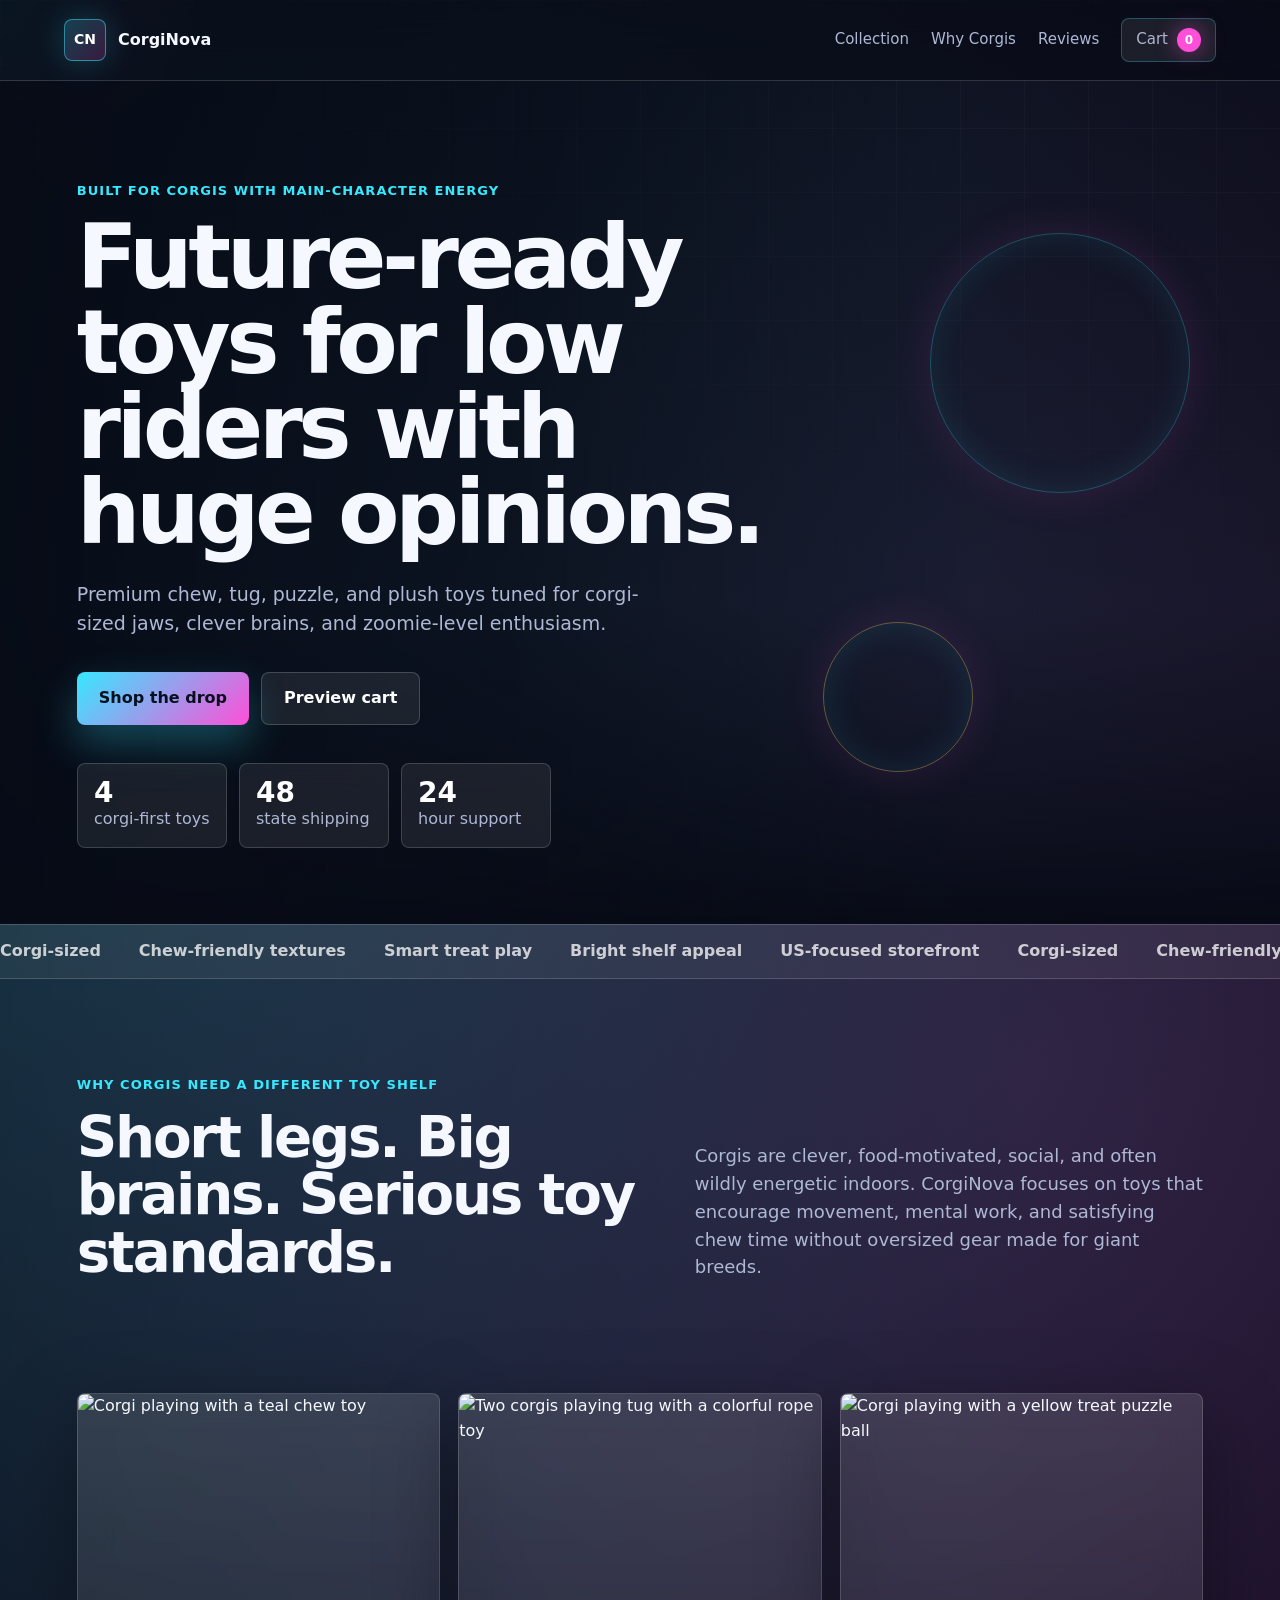
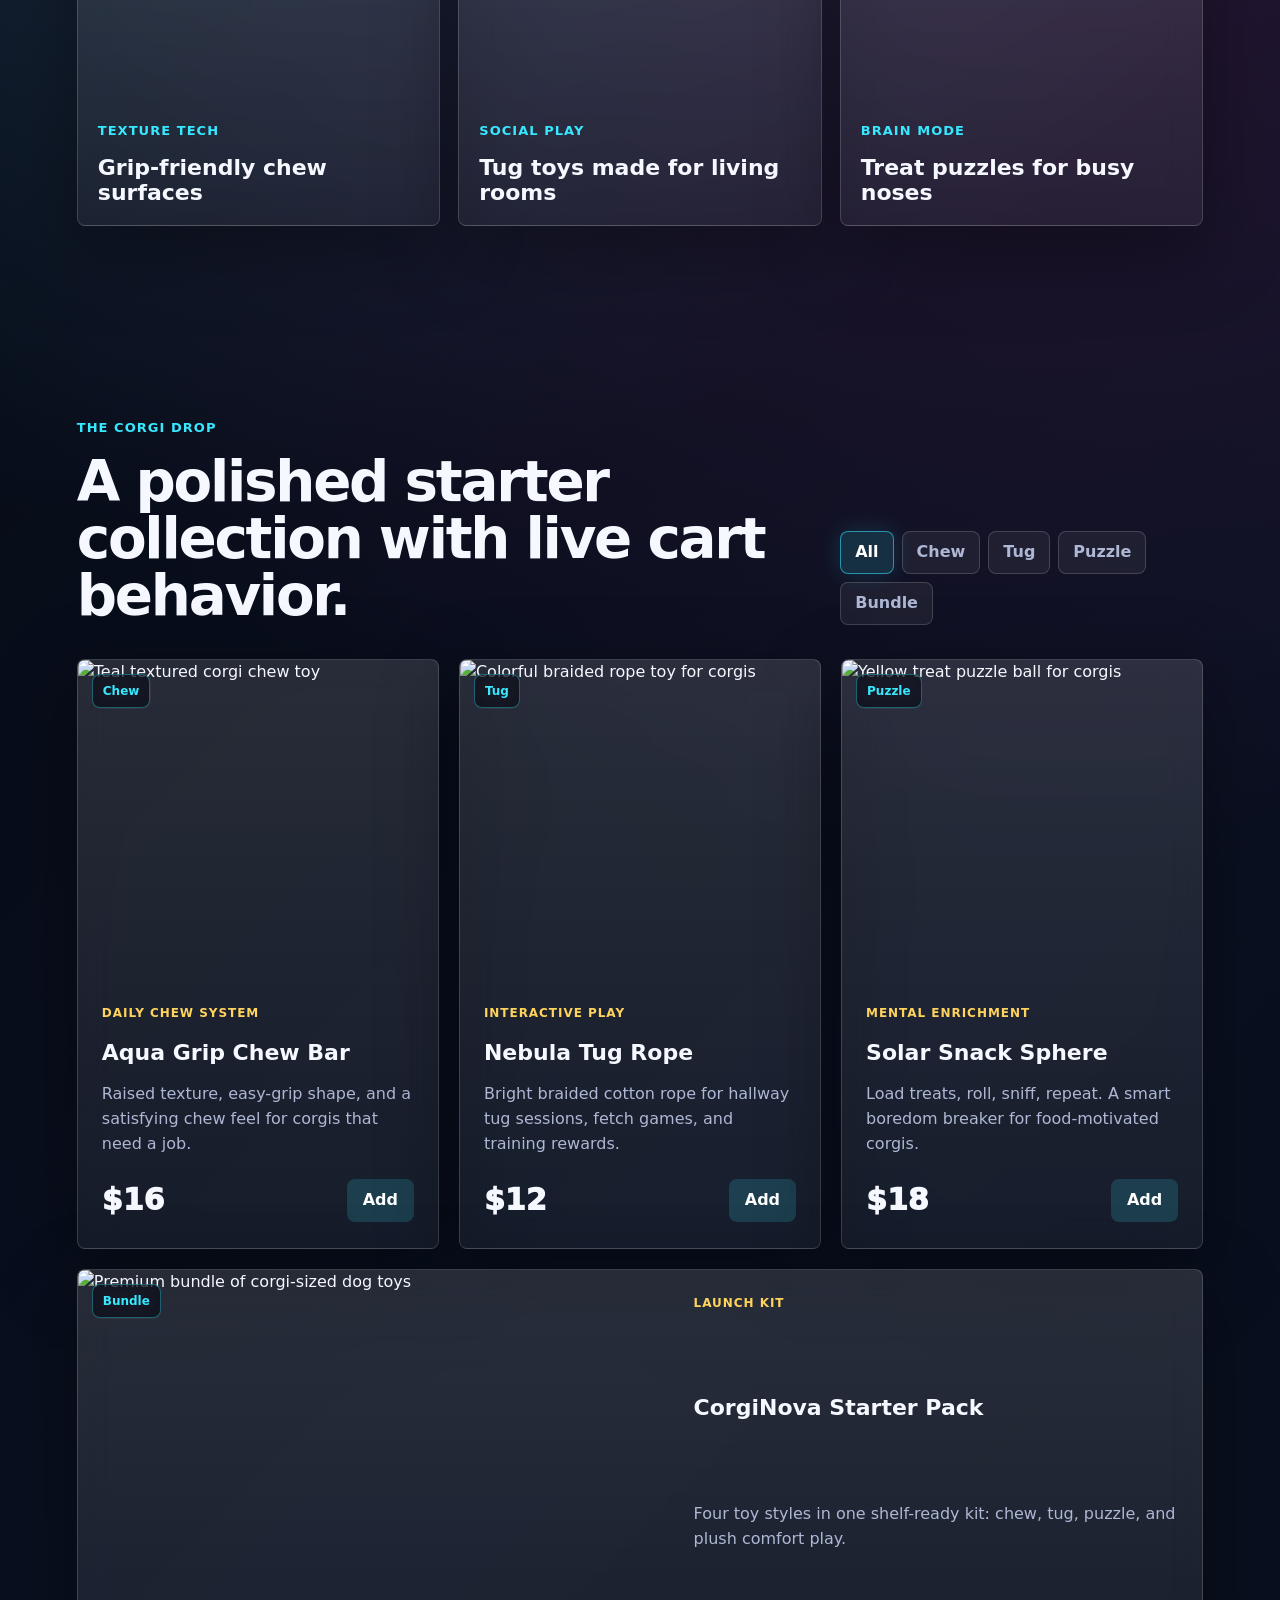
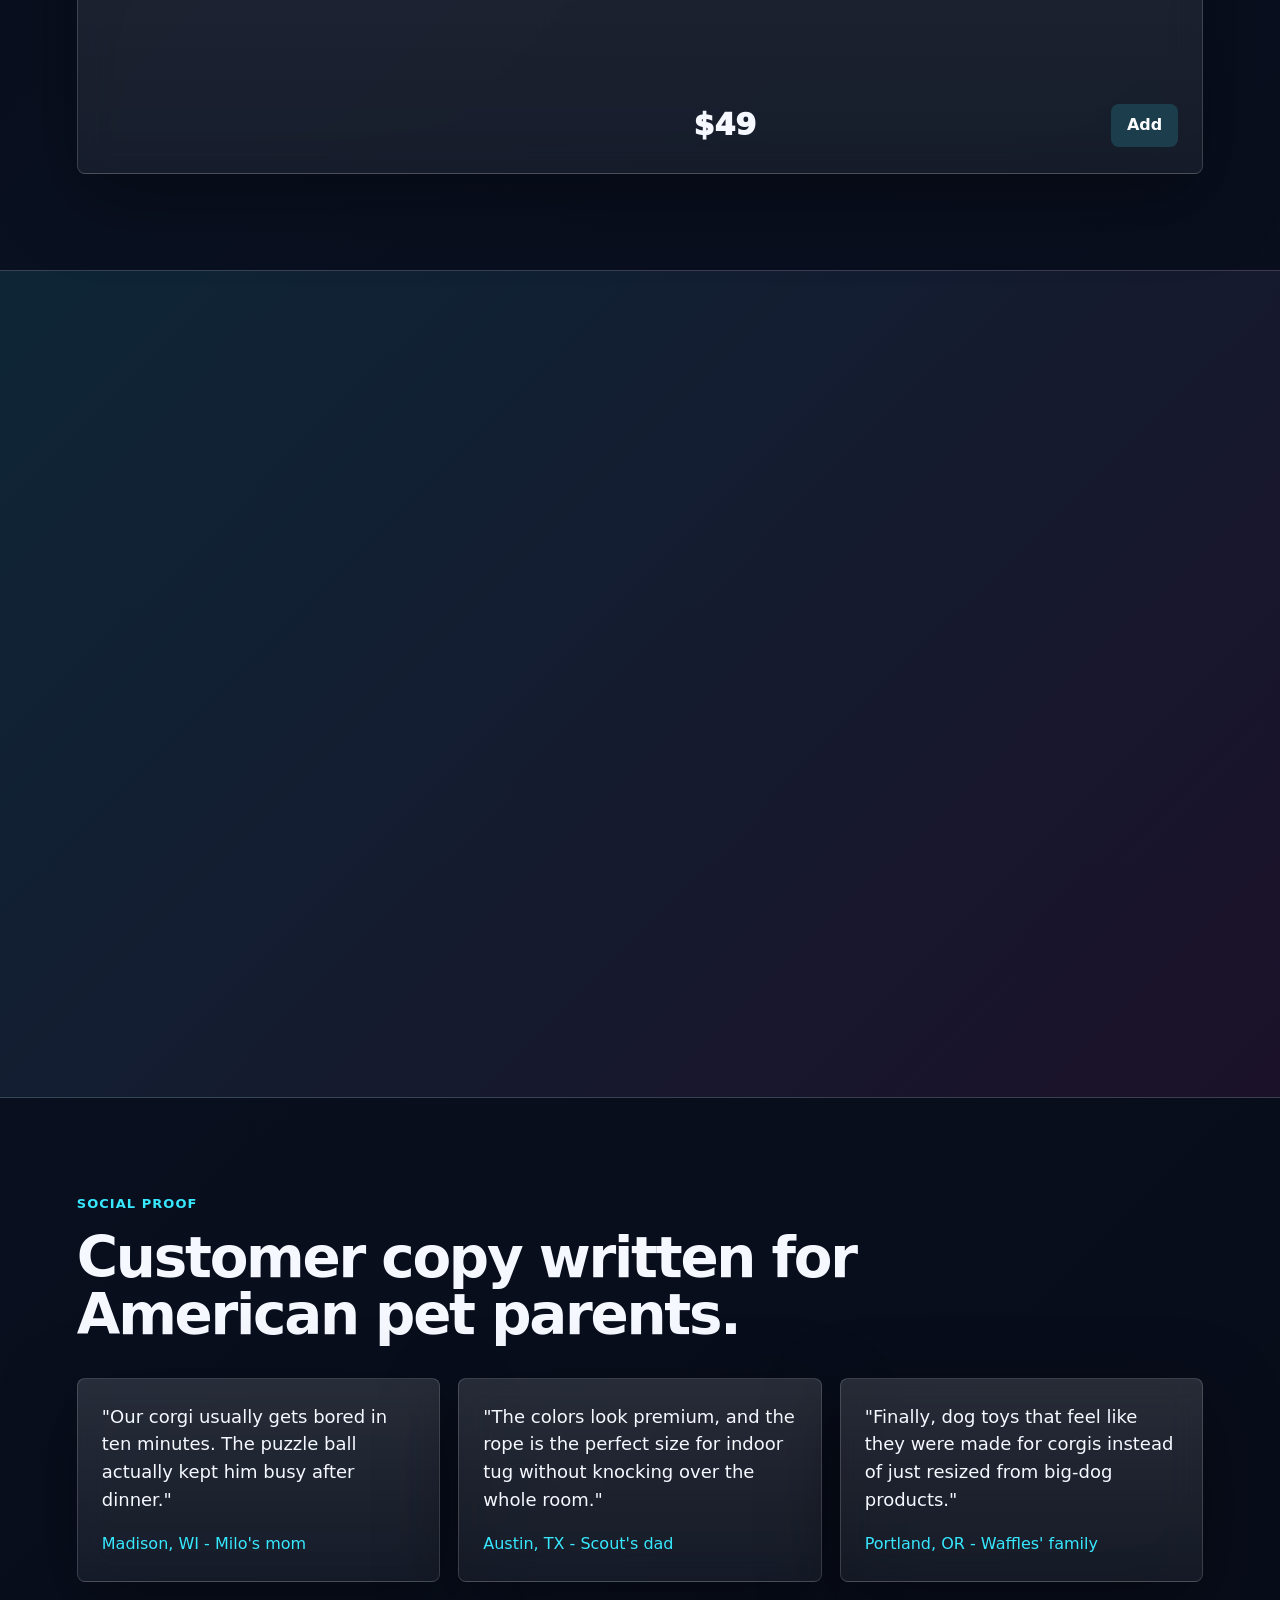
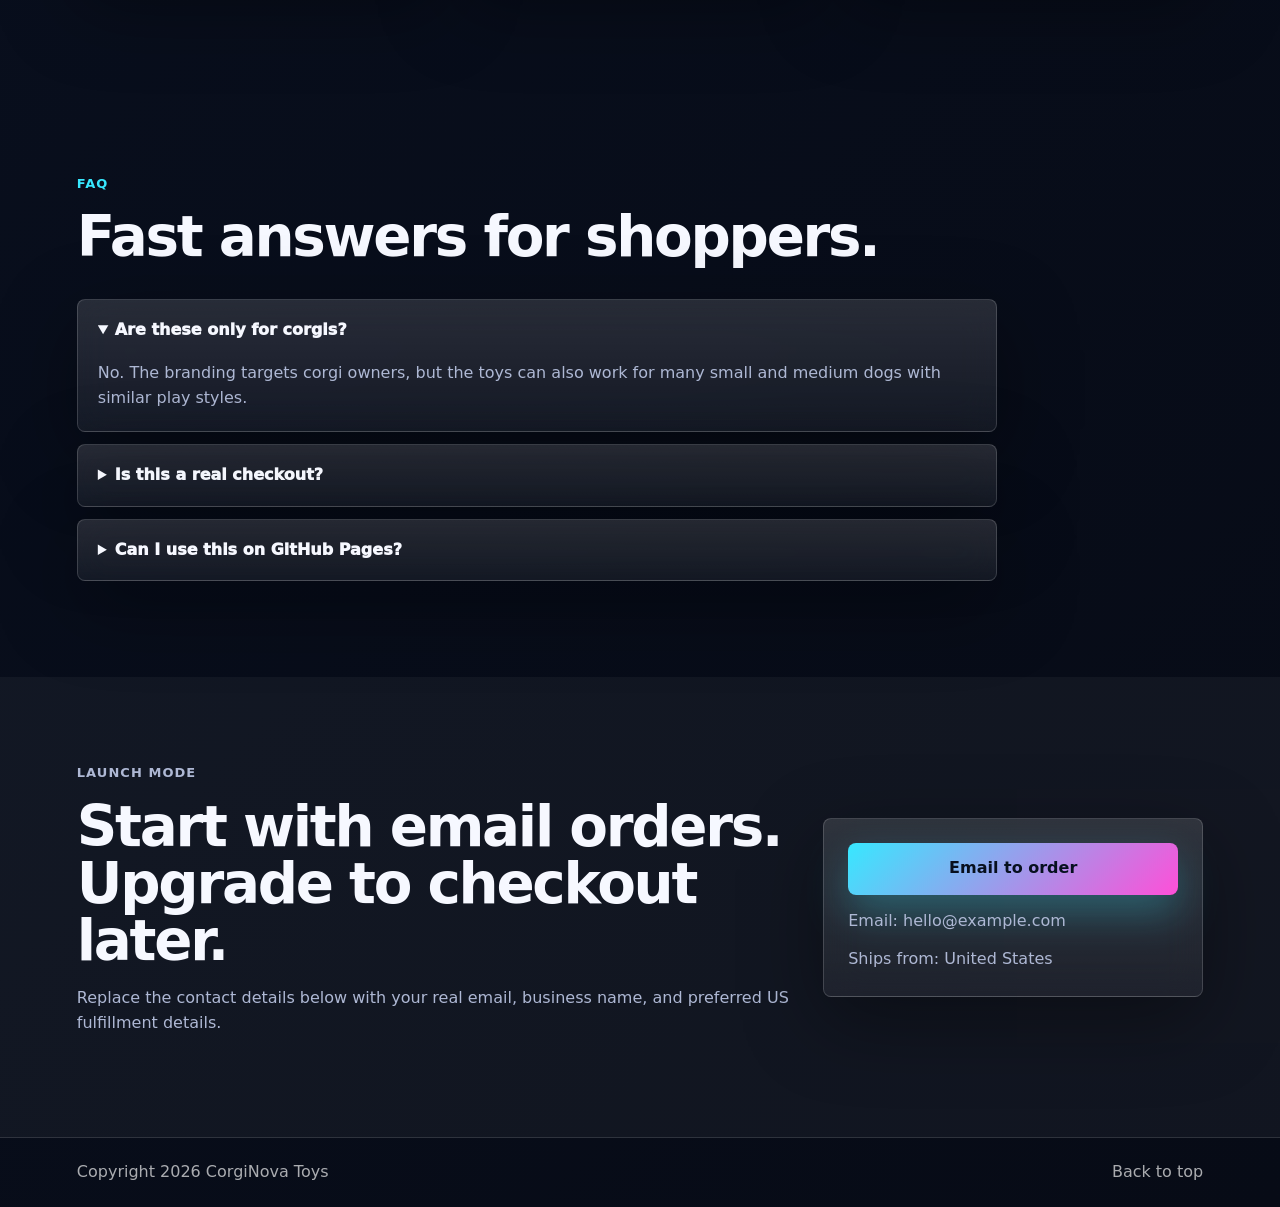
==== index.html @ dd1d506e "Add CorgiNova landing page files" ====
<!doctype html>
<html lang="en">
  <head>
    <meta charset="utf-8">
    <meta name="viewport" content="width=device-width, initial-scale=1">
    <title>CorgiNova Toys | Premium Corgi Dog Toys</title>
    <meta name="description" content="CorgiNova Toys creates premium toys designed for corgis: smart puzzle play, durable chew textures, and bright tug toys for big personality dogs.">
    <link rel="stylesheet" href="styles.css">
  </head>
  <body>
    <div class="cursor-glow" aria-hidden="true"></div>
    <div class="site-grid" aria-hidden="true"></div>

    <header class="site-header">
      <a class="brand" href="#top" aria-label="CorgiNova home">
        <span class="brand-mark">CN</span>
        <span>CorgiNova</span>
      </a>
      <nav class="nav" aria-label="Primary navigation">
        <a href="#collection">Collection</a>
        <a href="#why">Why Corgis</a>
        <a href="#reviews">Reviews</a>
        <button class="cart-trigger" type="button" data-cart-open aria-label="Open cart">
          Cart <span data-cart-count>0</span>
        </button>
      </nav>
    </header>

    <main id="top">
      <section class="hero">
        <div class="hero-media" aria-hidden="true">
          <img src="assets/corgi-hero.png" alt="">
        </div>
        <div class="hero-orbit orbit-one" aria-hidden="true"></div>
        <div class="hero-orbit orbit-two" aria-hidden="true"></div>
        <div class="hero-content">
          <p class="eyebrow reveal">Built for corgis with main-character energy</p>
          <h1 class="reveal">Future-ready toys for low riders with huge opinions.</h1>
          <p class="hero-copy reveal">Premium chew, tug, puzzle, and plush toys tuned for corgi-sized jaws, clever brains, and zoomie-level enthusiasm.</p>
          <div class="hero-actions reveal">
            <a class="button primary" href="#collection">Shop the drop</a>
            <button class="button ghost" type="button" data-cart-open>Preview cart</button>
          </div>
          <div class="hero-stats reveal" aria-label="Store highlights">
            <span><strong data-count-up="4">0</strong>corgi-first toys</span>
            <span><strong data-count-up="48">0</strong>state shipping</span>
            <span><strong data-count-up="24">0</strong>hour support</span>
          </div>
        </div>
      </section>

      <section class="ticker" aria-label="Brand promises">
        <div class="ticker-track">
          <span>Corgi-sized</span>
          <span>Chew-friendly textures</span>
          <span>Smart treat play</span>
          <span>Bright shelf appeal</span>
          <span>US-focused storefront</span>
          <span>Corgi-sized</span>
          <span>Chew-friendly textures</span>
          <span>Smart treat play</span>
          <span>Bright shelf appeal</span>
          <span>US-focused storefront</span>
        </div>
      </section>

      <section class="section intro reveal" id="why">
        <div>
          <p class="eyebrow">Why corgis need a different toy shelf</p>
          <h2>Short legs. Big brains. Serious toy standards.</h2>
        </div>
        <p>Corgis are clever, food-motivated, social, and often wildly energetic indoors. CorgiNova focuses on toys that encourage movement, mental work, and satisfying chew time without oversized gear made for giant breeds.</p>
      </section>

      <section class="section feature-strip">
        <article class="feature-card reveal">
          <img src="assets/corgi-chew-lifestyle.png" alt="Corgi playing with a teal chew toy">
          <div>
            <p class="eyebrow">Texture tech</p>
            <h3>Grip-friendly chew surfaces</h3>
          </div>
        </article>
        <article class="feature-card reveal">
          <img src="assets/corgi-rope-lifestyle.png" alt="Two corgis playing tug with a colorful rope toy">
          <div>
            <p class="eyebrow">Social play</p>
            <h3>Tug toys made for living rooms</h3>
          </div>
        </article>
        <article class="feature-card reveal">
          <img src="assets/corgi-puzzle-lifestyle.png" alt="Corgi playing with a yellow treat puzzle ball">
          <div>
            <p class="eyebrow">Brain mode</p>
            <h3>Treat puzzles for busy noses</h3>
          </div>
        </article>
      </section>

      <section class="section products" id="collection">
        <div class="section-heading reveal">
          <div>
            <p class="eyebrow">The corgi drop</p>
            <h2>A polished starter collection with live cart behavior.</h2>
          </div>
          <div class="filter-group" aria-label="Product filters">
            <button class="filter-btn active" type="button" data-filter="all">All</button>
            <button class="filter-btn" type="button" data-filter="chew">Chew</button>
            <button class="filter-btn" type="button" data-filter="tug">Tug</button>
            <button class="filter-btn" type="button" data-filter="puzzle">Puzzle</button>
            <button class="filter-btn" type="button" data-filter="bundle">Bundle</button>
          </div>
        </div>

        <div class="product-grid">
          <article class="product-card reveal" data-category="chew">
            <div class="product-image">
              <img src="assets/chew-toy.png" alt="Teal textured corgi chew toy">
              <span class="badge">Chew</span>
            </div>
            <div class="product-info">
              <p class="tag">Daily chew system</p>
              <h3>Aqua Grip Chew Bar</h3>
              <p>Raised texture, easy-grip shape, and a satisfying chew feel for corgis that need a job.</p>
              <div class="price-row">
                <span class="price">$16</span>
                <button type="button" data-add-cart data-name="Aqua Grip Chew Bar" data-price="16">Add</button>
              </div>
            </div>
          </article>

          <article class="product-card reveal" data-category="tug">
            <div class="product-image">
              <img src="assets/rope-toy.png" alt="Colorful braided rope toy for corgis">
              <span class="badge">Tug</span>
            </div>
            <div class="product-info">
              <p class="tag">Interactive play</p>
              <h3>Nebula Tug Rope</h3>
              <p>Bright braided cotton rope for hallway tug sessions, fetch games, and training rewards.</p>
              <div class="price-row">
                <span class="price">$12</span>
                <button type="button" data-add-cart data-name="Nebula Tug Rope" data-price="12">Add</button>
              </div>
            </div>
          </article>

          <article class="product-card reveal" data-category="puzzle">
            <div class="product-image">
              <img src="assets/puzzle-ball.png" alt="Yellow treat puzzle ball for corgis">
              <span class="badge">Puzzle</span>
            </div>
            <div class="product-info">
              <p class="tag">Mental enrichment</p>
              <h3>Solar Snack Sphere</h3>
              <p>Load treats, roll, sniff, repeat. A smart boredom breaker for food-motivated corgis.</p>
              <div class="price-row">
                <span class="price">$18</span>
                <button type="button" data-add-cart data-name="Solar Snack Sphere" data-price="18">Add</button>
              </div>
            </div>
          </article>

          <article class="product-card product-card-wide reveal" data-category="bundle">
            <div class="product-image">
              <img src="assets/corgi-toy-bundle.png" alt="Premium bundle of corgi-sized dog toys">
              <span class="badge">Bundle</span>
            </div>
            <div class="product-info">
              <p class="tag">Launch kit</p>
              <h3>CorgiNova Starter Pack</h3>
              <p>Four toy styles in one shelf-ready kit: chew, tug, puzzle, and plush comfort play.</p>
              <div class="price-row">
                <span class="price">$49</span>
                <button type="button" data-add-cart data-name="CorgiNova Starter Pack" data-price="49">Add</button>
              </div>
            </div>
          </article>
        </div>
      </section>

      <section class="promise" id="promise">
        <div class="promise-content reveal">
          <p class="eyebrow">Premium positioning</p>
          <h2>A sharper niche: toys designed around corgi behavior.</h2>
          <p>This draft is built for a US-facing independent brand: strong visuals, clear product cards, premium price anchoring, and an interactive cart that can later connect to Shopify, Stripe, or a real checkout.</p>
        </div>
        <div class="promise-list">
          <div class="reveal">
            <span class="mini-icon">01</span>
            <h3>Corgi fit</h3>
            <p>Smaller grip points and product language aimed at short-legged, high-energy dogs.</p>
          </div>
          <div class="reveal">
            <span class="mini-icon">02</span>
            <h3>Enrichment first</h3>
            <p>Chew, tug, puzzle, and plush cover the main ways corgis burn energy at home.</p>
          </div>
          <div class="reveal">
            <span class="mini-icon">03</span>
            <h3>Ready to sell</h3>
            <p>Replace placeholder email and connect checkout when you are ready to take orders.</p>
          </div>
        </div>
      </section>

      <section class="section reviews" id="reviews">
        <div class="section-heading reveal">
          <div>
            <p class="eyebrow">Social proof</p>
            <h2>Customer copy written for American pet parents.</h2>
          </div>
        </div>
        <div class="review-grid">
          <blockquote class="reveal">
            <p>"Our corgi usually gets bored in ten minutes. The puzzle ball actually kept him busy after dinner."</p>
            <cite>Madison, WI - Milo's mom</cite>
          </blockquote>
          <blockquote class="reveal">
            <p>"The colors look premium, and the rope is the perfect size for indoor tug without knocking over the whole room."</p>
            <cite>Austin, TX - Scout's dad</cite>
          </blockquote>
          <blockquote class="reveal">
            <p>"Finally, dog toys that feel like they were made for corgis instead of just resized from big-dog products."</p>
            <cite>Portland, OR - Waffles' family</cite>
          </blockquote>
        </div>
      </section>

      <section class="faq section">
        <div class="section-heading reveal">
          <div>
            <p class="eyebrow">FAQ</p>
            <h2>Fast answers for shoppers.</h2>
          </div>
        </div>
        <div class="faq-list reveal">
          <details open>
            <summary>Are these only for corgis?</summary>
            <p>No. The branding targets corgi owners, but the toys can also work for many small and medium dogs with similar play styles.</p>
          </details>
          <details>
            <summary>Is this a real checkout?</summary>
            <p>This version has a front-end demo cart. It is ready to connect later to Shopify, Stripe Payment Links, Gumroad, or another checkout service.</p>
          </details>
          <details>
            <summary>Can I use this on GitHub Pages?</summary>
            <p>Yes. It is plain HTML, CSS, and JavaScript, so it can run directly on GitHub Pages.</p>
          </details>
        </div>
      </section>

      <section class="contact" id="contact">
        <div class="reveal">
          <p class="eyebrow">Launch mode</p>
          <h2>Start with email orders. Upgrade to checkout later.</h2>
          <p>Replace the contact details below with your real email, business name, and preferred US fulfillment details.</p>
        </div>
        <div class="contact-box reveal">
          <a class="button primary full" href="mailto:hello@example.com?subject=CorgiNova%20Toys%20Order">Email to order</a>
          <p>Email: hello@example.com</p>
          <p>Ships from: United States</p>
        </div>
      </section>
    </main>

    <aside class="cart-drawer" aria-label="Shopping cart" aria-hidden="true">
      <div class="cart-panel">
        <div class="cart-head">
          <div>
            <p class="eyebrow">Demo cart</p>
            <h2>Your toy stack</h2>
          </div>
          <button class="close-btn" type="button" data-cart-close aria-label="Close cart">x</button>
        </div>
        <div class="cart-items" data-cart-items>
          <p class="empty-cart">Your cart is waiting for a corgi-sized upgrade.</p>
        </div>
        <div class="cart-total">
          <span>Total</span>
          <strong data-cart-total>$0</strong>
        </div>
        <a class="button primary full" href="#contact" data-cart-close>Email order request</a>
      </div>
    </aside>

    <div class="toast" role="status" aria-live="polite" data-toast></div>

    <footer class="footer">
      <p>Copyright 2026 CorgiNova Toys</p>
      <a href="#top">Back to top</a>
    </footer>

    <script src="script.js"></script>
  </body>
</html>
---- styles.css ----
:root {
  --bg: #070b16;
  --bg-soft: #0c1224;
  --panel: rgba(255, 255, 255, 0.08);
  --panel-strong: rgba(255, 255, 255, 0.13);
  --line: rgba(255, 255, 255, 0.16);
  --text: #f6f8ff;
  --muted: #aeb8d4;
  --cyan: #37e8ff;
  --cyan-dark: #19a8bf;
  --pink: #ff4fd8;
  --amber: #ffd35c;
  --green: #75ffb8;
  --shadow: 0 24px 80px rgba(0, 0, 0, 0.36);
}

* {
  box-sizing: border-box;
}

html {
  scroll-behavior: smooth;
}

body {
  margin: 0;
  overflow-x: hidden;
  background:
    radial-gradient(circle at 12% 12%, rgba(55, 232, 255, 0.2), transparent 26%),
    radial-gradient(circle at 82% 18%, rgba(255, 79, 216, 0.16), transparent 28%),
    linear-gradient(135deg, #05070f 0%, #091020 48%, #070b16 100%);
  color: var(--text);
  font-family: Inter, ui-sans-serif, system-ui, -apple-system, BlinkMacSystemFont, "Segoe UI", Arial, sans-serif;
  line-height: 1.55;
}

body.cart-open {
  overflow: hidden;
}

img {
  display: block;
  max-width: 100%;
}

a {
  color: inherit;
  text-decoration: none;
}

button {
  color: inherit;
  cursor: pointer;
  font: inherit;
}

.site-grid {
  position: fixed;
  inset: 0;
  z-index: -2;
  background-image:
    linear-gradient(rgba(255, 255, 255, 0.055) 1px, transparent 1px),
    linear-gradient(90deg, rgba(255, 255, 255, 0.055) 1px, transparent 1px);
  background-size: 64px 64px;
  mask-image: linear-gradient(to bottom, rgba(0, 0, 0, 0.78), transparent 72%);
}

.cursor-glow {
  position: fixed;
  z-index: -1;
  width: 420px;
  height: 420px;
  pointer-events: none;
  border-radius: 50%;
  background: radial-gradient(circle, rgba(55, 232, 255, 0.18), rgba(255, 79, 216, 0.1) 42%, transparent 70%);
  transform: translate(-50%, -50%);
  opacity: 0.8;
  filter: blur(4px);
}

.site-header {
  position: sticky;
  top: 0;
  z-index: 20;
  display: flex;
  align-items: center;
  justify-content: space-between;
  gap: 24px;
  padding: 18px clamp(20px, 5vw, 76px);
  background: rgba(7, 11, 22, 0.72);
  border-bottom: 1px solid var(--line);
  backdrop-filter: blur(22px);
}

.brand {
  display: inline-flex;
  align-items: center;
  gap: 12px;
  font-weight: 900;
  letter-spacing: 0;
  white-space: nowrap;
}

.brand-mark {
  display: grid;
  width: 42px;
  height: 42px;
  place-items: center;
  border: 1px solid rgba(55, 232, 255, 0.5);
  border-radius: 8px;
  background: linear-gradient(135deg, rgba(55, 232, 255, 0.22), rgba(255, 79, 216, 0.18));
  box-shadow: 0 0 32px rgba(55, 232, 255, 0.22);
  color: white;
  font-size: 14px;
}

.nav {
  display: flex;
  align-items: center;
  gap: 22px;
  color: var(--muted);
  font-size: 15px;
}

.nav a:hover {
  color: var(--cyan);
}

.cart-trigger {
  display: inline-flex;
  align-items: center;
  gap: 9px;
  min-height: 42px;
  padding: 9px 14px;
  border: 1px solid rgba(55, 232, 255, 0.28);
  border-radius: 8px;
  background: rgba(255, 255, 255, 0.08);
}

.cart-trigger span {
  display: inline-grid;
  min-width: 24px;
  height: 24px;
  place-items: center;
  border-radius: 999px;
  background: var(--pink);
  color: white;
  font-size: 12px;
  font-weight: 900;
  box-shadow: 0 0 22px rgba(255, 79, 216, 0.5);
}

.hero {
  position: relative;
  min-height: 780px;
  display: grid;
  align-items: center;
  overflow: hidden;
  isolation: isolate;
}

.hero-media {
  position: absolute;
  inset: 0;
  z-index: -3;
}

.hero-media img {
  width: 100%;
  height: 100%;
  object-fit: cover;
  transform: scale(1.03);
  animation: heroFloat 16s ease-in-out infinite alternate;
}

.hero-media::after {
  content: "";
  position: absolute;
  inset: 0;
  background:
    linear-gradient(90deg, rgba(7, 11, 22, 0.96) 0%, rgba(7, 11, 22, 0.76) 40%, rgba(7, 11, 22, 0.28) 76%),
    linear-gradient(0deg, rgba(7, 11, 22, 0.98) 0%, transparent 38%);
}

.hero-orbit {
  position: absolute;
  border: 1px solid rgba(55, 232, 255, 0.28);
  border-radius: 50%;
  box-shadow: inset 0 0 35px rgba(55, 232, 255, 0.1), 0 0 45px rgba(255, 79, 216, 0.12);
  pointer-events: none;
}

.orbit-one {
  right: 7vw;
  top: 18%;
  width: 260px;
  height: 260px;
  animation: orbitSpin 18s linear infinite;
}

.orbit-two {
  right: 24vw;
  bottom: 18%;
  width: 150px;
  height: 150px;
  border-color: rgba(255, 211, 92, 0.35);
  animation: orbitSpin 14s linear infinite reverse;
}

.hero-content {
  width: min(720px, calc(100% - 40px));
  margin-left: clamp(20px, 6vw, 86px);
  padding: 100px 0 76px;
}

.eyebrow {
  margin: 0 0 14px;
  color: var(--cyan);
  font-size: 13px;
  font-weight: 900;
  letter-spacing: 0.08em;
  text-transform: uppercase;
}

h1,
h2,
h3,
p {
  overflow-wrap: anywhere;
}

h1 {
  margin: 0;
  max-width: 11em;
  font-size: clamp(50px, 7vw, 96px);
  line-height: 0.95;
  letter-spacing: -0.05em;
}

h2 {
  margin: 0;
  font-size: clamp(30px, 4.4vw, 58px);
  line-height: 1.02;
  letter-spacing: -0.04em;
}

h3 {
  margin: 0;
  font-size: 22px;
  line-height: 1.15;
}

.hero-copy {
  max-width: 610px;
  margin: 24px 0 0;
  color: var(--muted);
  font-size: 19px;
}

.hero-actions {
  display: flex;
  flex-wrap: wrap;
  gap: 12px;
  margin-top: 34px;
}

.button {
  display: inline-flex;
  min-height: 52px;
  align-items: center;
  justify-content: center;
  padding: 13px 22px;
  border: 0;
  border-radius: 8px;
  font-weight: 900;
  transition: transform 0.18s ease, box-shadow 0.18s ease, background 0.18s ease;
}

.button:hover {
  transform: translateY(-2px);
}

.button.primary {
  background: linear-gradient(135deg, var(--cyan), var(--pink));
  color: #07101f;
  box-shadow: 0 18px 40px rgba(55, 232, 255, 0.28);
}

.button.ghost {
  border: 1px solid rgba(255, 255, 255, 0.18);
  background: rgba(255, 255, 255, 0.08);
  color: white;
}

.button.full {
  width: 100%;
}

.hero-stats {
  display: flex;
  flex-wrap: wrap;
  gap: 12px;
  margin-top: 38px;
}

.hero-stats span {
  min-width: 150px;
  padding: 15px 16px;
  border: 1px solid var(--line);
  border-radius: 8px;
  background: rgba(255, 255, 255, 0.08);
  color: var(--muted);
  backdrop-filter: blur(18px);
}

.hero-stats strong {
  display: block;
  color: white;
  font-size: 28px;
  line-height: 1;
}

.ticker {
  overflow: hidden;
  padding: 14px 0;
  border-top: 1px solid var(--line);
  border-bottom: 1px solid var(--line);
  background: rgba(255, 255, 255, 0.06);
}

.ticker-track {
  display: flex;
  width: max-content;
  gap: 38px;
  animation: tickerMove 24s linear infinite;
}

.ticker-track span {
  color: rgba(255, 255, 255, 0.76);
  font-weight: 900;
  white-space: nowrap;
}

.section {
  padding: 96px clamp(20px, 6vw, 86px);
}

.intro {
  display: grid;
  grid-template-columns: minmax(280px, 0.9fr) minmax(280px, 0.8fr);
  gap: 46px;
  align-items: end;
}

.intro > p {
  margin: 0;
  color: var(--muted);
  font-size: 18px;
}

.feature-strip {
  display: grid;
  grid-template-columns: repeat(3, minmax(0, 1fr));
  gap: 18px;
  padding-top: 16px;
}

.feature-card,
.product-card,
blockquote,
details,
.promise-list > div,
.contact-box {
  border: 1px solid var(--line);
  border-radius: 8px;
  background: linear-gradient(180deg, var(--panel-strong), rgba(255, 255, 255, 0.055));
  box-shadow: var(--shadow);
  backdrop-filter: blur(18px);
}

.feature-card {
  overflow: hidden;
}

.feature-card img {
  width: 100%;
  aspect-ratio: 1.18 / 1;
  object-fit: cover;
}

.feature-card div {
  padding: 20px;
}

.section-heading {
  display: flex;
  justify-content: space-between;
  gap: 32px;
  align-items: end;
  margin-bottom: 34px;
}

.section-heading h2 {
  max-width: 820px;
}

.filter-group {
  display: flex;
  flex-wrap: wrap;
  gap: 8px;
}

.filter-btn {
  min-height: 40px;
  padding: 8px 14px;
  border: 1px solid var(--line);
  border-radius: 8px;
  background: rgba(255, 255, 255, 0.06);
  color: var(--muted);
  font-weight: 900;
}

.filter-btn.active {
  border-color: rgba(55, 232, 255, 0.55);
  background: rgba(55, 232, 255, 0.14);
  color: white;
  box-shadow: 0 0 24px rgba(55, 232, 255, 0.16);
}

.product-grid {
  display: grid;
  grid-template-columns: repeat(3, minmax(0, 1fr));
  gap: 20px;
}

.product-card {
  overflow: hidden;
  transition: opacity 0.24s ease, transform 0.24s ease, box-shadow 0.24s ease, border-color 0.24s ease;
}

.product-card:hover {
  transform: translateY(-9px);
  border-color: rgba(55, 232, 255, 0.5);
  box-shadow: 0 30px 90px rgba(55, 232, 255, 0.16);
}

.product-card.hidden {
  display: none;
}

.product-card-wide {
  grid-column: span 3;
  display: grid;
  grid-template-columns: 1fr 0.9fr;
}

.product-image {
  position: relative;
  overflow: hidden;
}

.product-image img {
  width: 100%;
  height: 100%;
  min-height: 320px;
  aspect-ratio: 1 / 0.85;
  object-fit: cover;
  transition: transform 0.35s ease;
}

.product-card:hover .product-image img {
  transform: scale(1.055);
}

.badge {
  position: absolute;
  top: 14px;
  left: 14px;
  padding: 7px 10px;
  border: 1px solid rgba(55, 232, 255, 0.36);
  border-radius: 8px;
  background: rgba(7, 11, 22, 0.72);
  color: var(--cyan);
  font-size: 12px;
  font-weight: 900;
  backdrop-filter: blur(12px);
}

.product-info {
  display: grid;
  min-height: 268px;
  gap: 14px;
  padding: 24px;
}

.tag {
  margin: 0;
  color: var(--amber);
  font-size: 12px;
  font-weight: 900;
  letter-spacing: 0.08em;
  text-transform: uppercase;
}

.product-info p:not(.tag) {
  margin: 0;
  color: var(--muted);
}

.price-row {
  display: flex;
  align-items: center;
  justify-content: space-between;
  gap: 16px;
  align-self: end;
}

.price {
  font-size: 30px;
  font-weight: 950;
}

.price-row button {
  min-height: 42px;
  padding: 9px 16px;
  border: 0;
  border-radius: 8px;
  background: rgba(55, 232, 255, 0.16);
  color: white;
  font-weight: 900;
}

.promise {
  display: grid;
  grid-template-columns: minmax(280px, 0.8fr) minmax(280px, 1fr);
  gap: 42px;
  padding: 96px clamp(20px, 6vw, 86px);
  background: linear-gradient(135deg, rgba(55, 232, 255, 0.1), rgba(255, 79, 216, 0.08));
  border-top: 1px solid var(--line);
  border-bottom: 1px solid var(--line);
}

.promise-content p:last-child {
  color: var(--muted);
  font-size: 18px;
}

.promise-list {
  display: grid;
  gap: 16px;
}

.promise-list > div {
  padding: 22px;
  transition: transform 0.24s ease, border-color 0.24s ease;
}

.promise-list > div:hover {
  transform: translateX(8px);
  border-color: rgba(117, 255, 184, 0.46);
}

.mini-icon {
  display: inline-grid;
  width: 44px;
  height: 34px;
  place-items: center;
  margin-bottom: 14px;
  border-radius: 8px;
  background: rgba(117, 255, 184, 0.16);
  color: var(--green);
  font-size: 13px;
  font-weight: 950;
}

.promise-list p,
details p {
  color: var(--muted);
}

.review-grid {
  display: grid;
  grid-template-columns: repeat(3, minmax(0, 1fr));
  gap: 18px;
}

blockquote {
  margin: 0;
  padding: 24px;
}

blockquote p {
  margin: 0;
  font-size: 18px;
}

cite {
  display: block;
  margin-top: 18px;
  color: var(--cyan);
  font-style: normal;
}

.faq-list {
  display: grid;
  gap: 12px;
  max-width: 920px;
}

details {
  overflow: hidden;
}

summary {
  cursor: pointer;
  padding: 18px 20px;
  font-weight: 950;
}

details p {
  margin: 0;
  padding: 0 20px 20px;
}

.contact {
  display: grid;
  grid-template-columns: minmax(260px, 1fr) 380px;
  gap: 32px;
  align-items: center;
  padding: 86px clamp(20px, 6vw, 86px);
  background: rgba(255, 255, 255, 0.045);
}

.contact p {
  color: var(--muted);
}

.contact-box {
  padding: 24px;
}

.contact-box p {
  margin: 14px 0 0;
}

.cart-drawer {
  position: fixed;
  inset: 0;
  z-index: 40;
  display: grid;
  justify-items: end;
  background: rgba(0, 0, 0, 0.5);
  opacity: 0;
  pointer-events: none;
  transition: opacity 0.22s ease;
  backdrop-filter: blur(6px);
}

.cart-drawer.open {
  opacity: 1;
  pointer-events: auto;
}

.cart-panel {
  width: min(440px, 100%);
  height: 100%;
  padding: 24px;
  background: #080d1c;
  border-left: 1px solid var(--line);
  box-shadow: -22px 0 60px rgba(0, 0, 0, 0.36);
  transform: translateX(100%);
  transition: transform 0.28s ease;
}

.cart-drawer.open .cart-panel {
  transform: translateX(0);
}

.cart-head {
  display: flex;
  align-items: flex-start;
  justify-content: space-between;
  gap: 18px;
}

.close-btn {
  display: grid;
  width: 42px;
  height: 42px;
  place-items: center;
  border: 1px solid var(--line);
  border-radius: 8px;
  background: rgba(255, 255, 255, 0.08);
  font-size: 24px;
  line-height: 1;
}

.cart-items {
  display: grid;
  gap: 12px;
  margin: 28px 0;
}

.empty-cart {
  margin: 0;
  color: var(--muted);
}

.cart-line {
  display: flex;
  justify-content: space-between;
  gap: 16px;
  padding: 14px;
  border: 1px solid var(--line);
  border-radius: 8px;
  background: rgba(255, 255, 255, 0.08);
}

.cart-line span {
  display: block;
  color: var(--muted);
  font-size: 14px;
}

.cart-total {
  display: flex;
  justify-content: space-between;
  align-items: center;
  margin: 20px 0;
  padding-top: 18px;
  border-top: 1px solid var(--line);
  font-size: 20px;
}

.toast {
  position: fixed;
  right: 24px;
  bottom: 24px;
  z-index: 50;
  max-width: min(340px, calc(100% - 48px));
  padding: 14px 16px;
  border: 1px solid rgba(55, 232, 255, 0.28);
  border-radius: 8px;
  background: rgba(7, 11, 22, 0.9);
  color: white;
  box-shadow: 0 18px 38px rgba(0, 0, 0, 0.26);
  transform: translateY(18px);
  opacity: 0;
  pointer-events: none;
  transition: opacity 0.2s ease, transform 0.2s ease;
}

.toast.show {
  transform: translateY(0);
  opacity: 1;
}

.footer {
  display: flex;
  justify-content: space-between;
  gap: 18px;
  padding: 22px clamp(20px, 6vw, 86px);
  border-top: 1px solid var(--line);
  color: rgba(255, 255, 255, 0.66);
}

.footer p {
  margin: 0;
}

.reveal {
  opacity: 0;
  transform: translateY(24px);
  transition: opacity 0.7s ease, transform 0.7s ease;
}

.reveal.in-view {
  opacity: 1;
  transform: translateY(0);
}

@keyframes heroFloat {
  from {
    transform: scale(1.03) translateX(0);
  }

  to {
    transform: scale(1.08) translateX(1.7%);
  }
}

@keyframes orbitSpin {
  to {
    transform: rotate(360deg);
  }
}

@keyframes tickerMove {
  from {
    transform: translateX(0);
  }

  to {
    transform: translateX(-50%);
  }
}

@media (prefers-reduced-motion: reduce) {
  *,
  *::before,
  *::after {
    animation-duration: 0.01ms !important;
    animation-iteration-count: 1 !important;
    scroll-behavior: auto !important;
    transition-duration: 0.01ms !important;
  }

  .cursor-glow {
    display: none;
  }
}

@media (max-width: 1000px) {
  .site-header {
    align-items: flex-start;
    flex-direction: column;
  }

  .nav {
    width: 100%;
    overflow-x: auto;
    padding-bottom: 2px;
  }

  .hero {
    min-height: 760px;
  }

  .hero-media::after {
    background:
      linear-gradient(180deg, rgba(7, 11, 22, 0.96) 0%, rgba(7, 11, 22, 0.82) 48%, rgba(7, 11, 22, 0.44) 100%),
      linear-gradient(0deg, rgba(7, 11, 22, 0.98) 0%, transparent 38%);
  }

  .hero-content {
    width: min(680px, calc(100% - 40px));
    margin: 0 auto;
    align-self: start;
    padding-top: 72px;
  }

  .intro,
  .promise,
  .contact,
  .product-card-wide {
    grid-template-columns: 1fr;
  }

  .section-heading {
    align-items: flex-start;
    flex-direction: column;
  }

  .feature-strip,
  .product-grid,
  .review-grid {
    grid-template-columns: 1fr;
  }

  .product-card-wide {
    grid-column: span 1;
  }

  .product-info {
    min-height: auto;
  }
}

@media (max-width: 560px) {
  .site-header {
    padding: 14px 16px;
  }

  .nav {
    gap: 14px;
    font-size: 14px;
  }

  .cart-trigger {
    padding: 8px 10px;
  }

  .hero {
    min-height: 780px;
  }

  .hero-content {
    padding-top: 44px;
  }

  h1 {
    font-size: 46px;
  }

  .section,
  .promise,
  .contact {
    padding: 64px 18px;
  }

  .hero-stats span {
    flex: 1 1 150px;
  }

  .contact-box {
    width: 100%;
  }

  .footer {
    flex-direction: column;
    align-items: flex-start;
  }
}
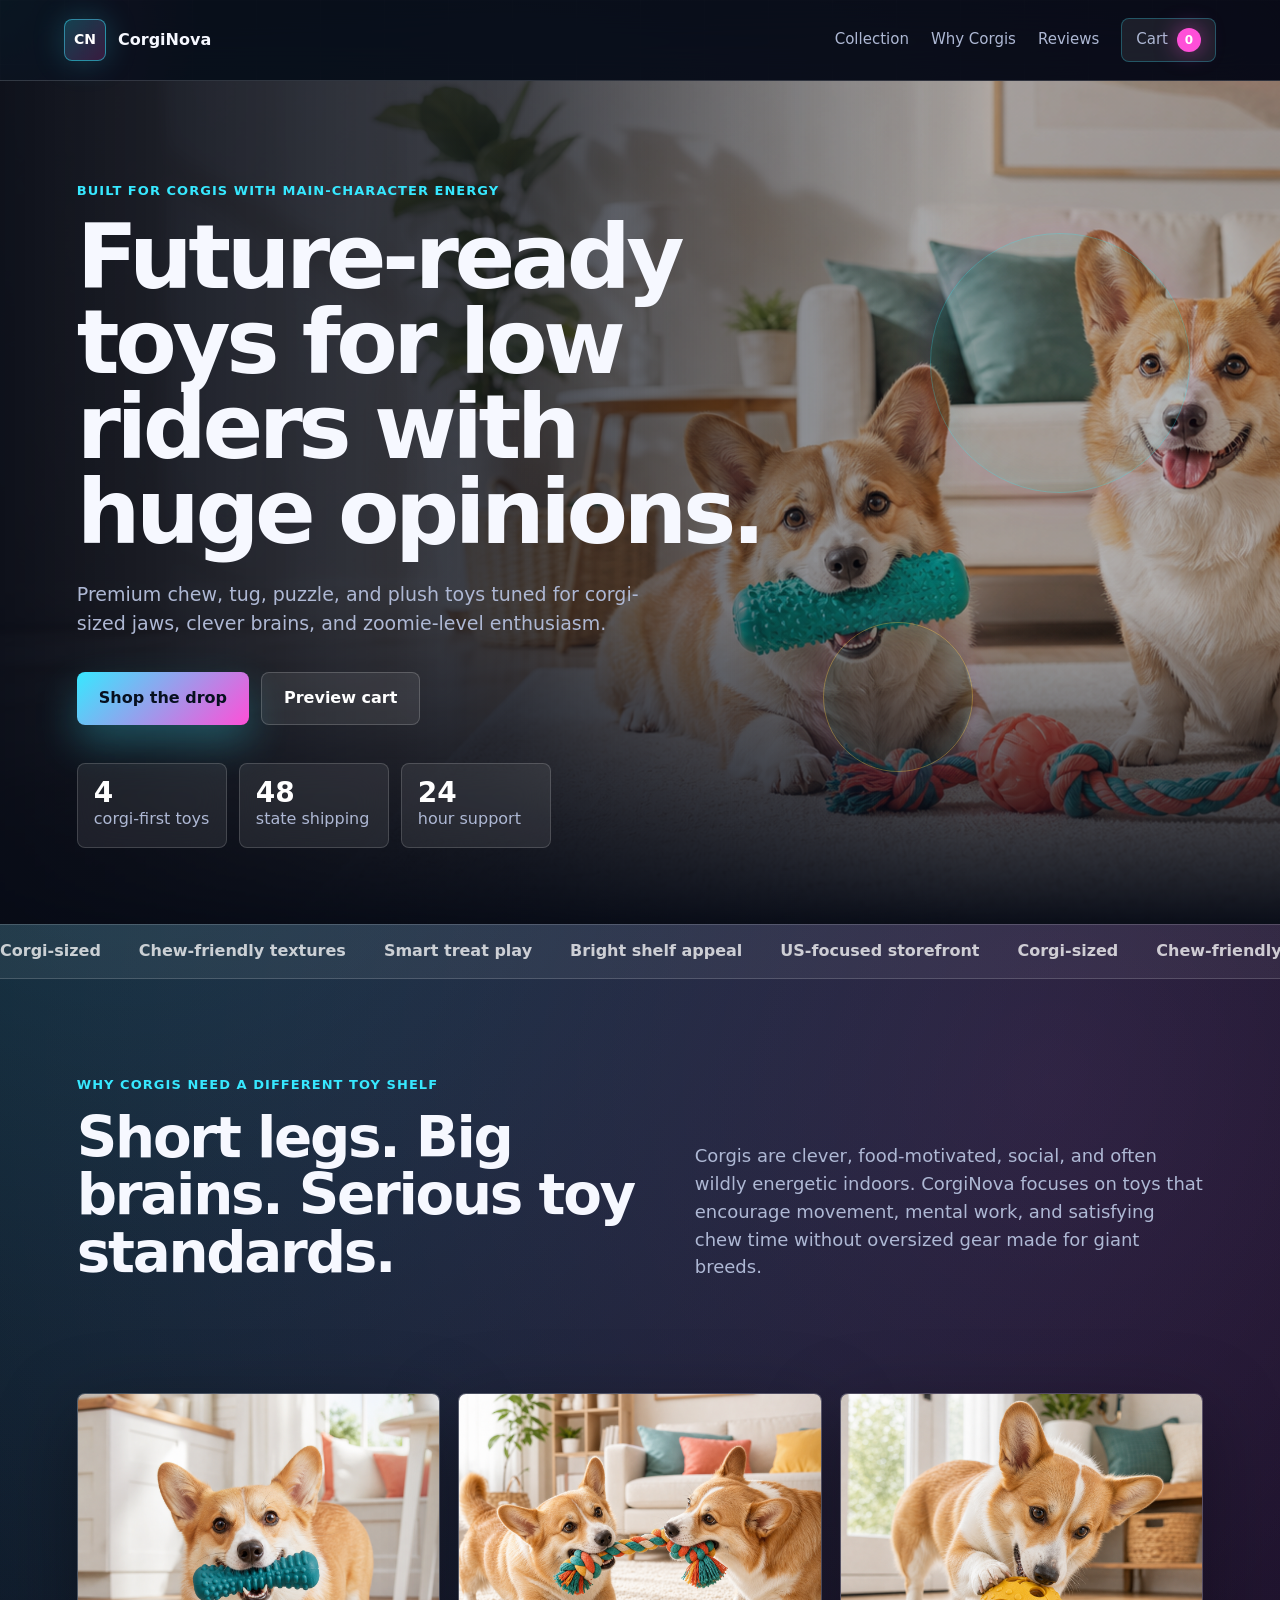
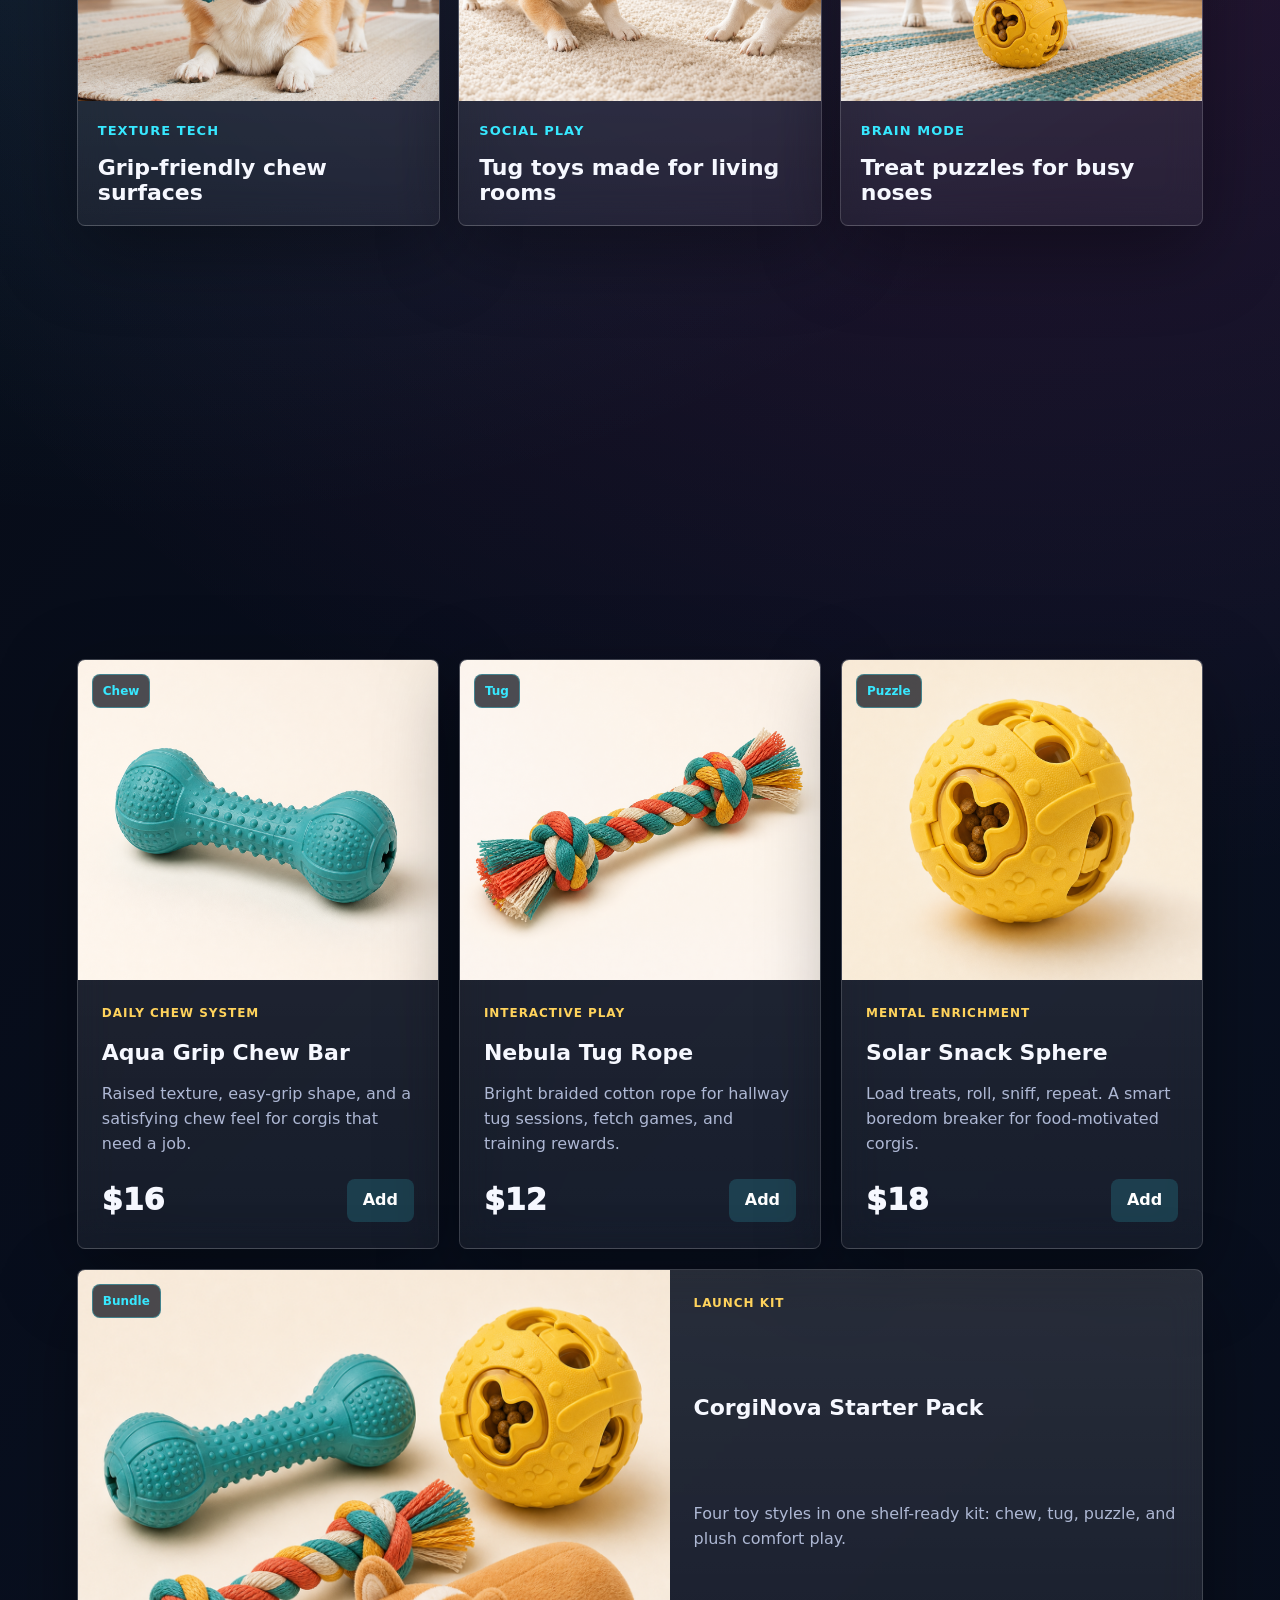
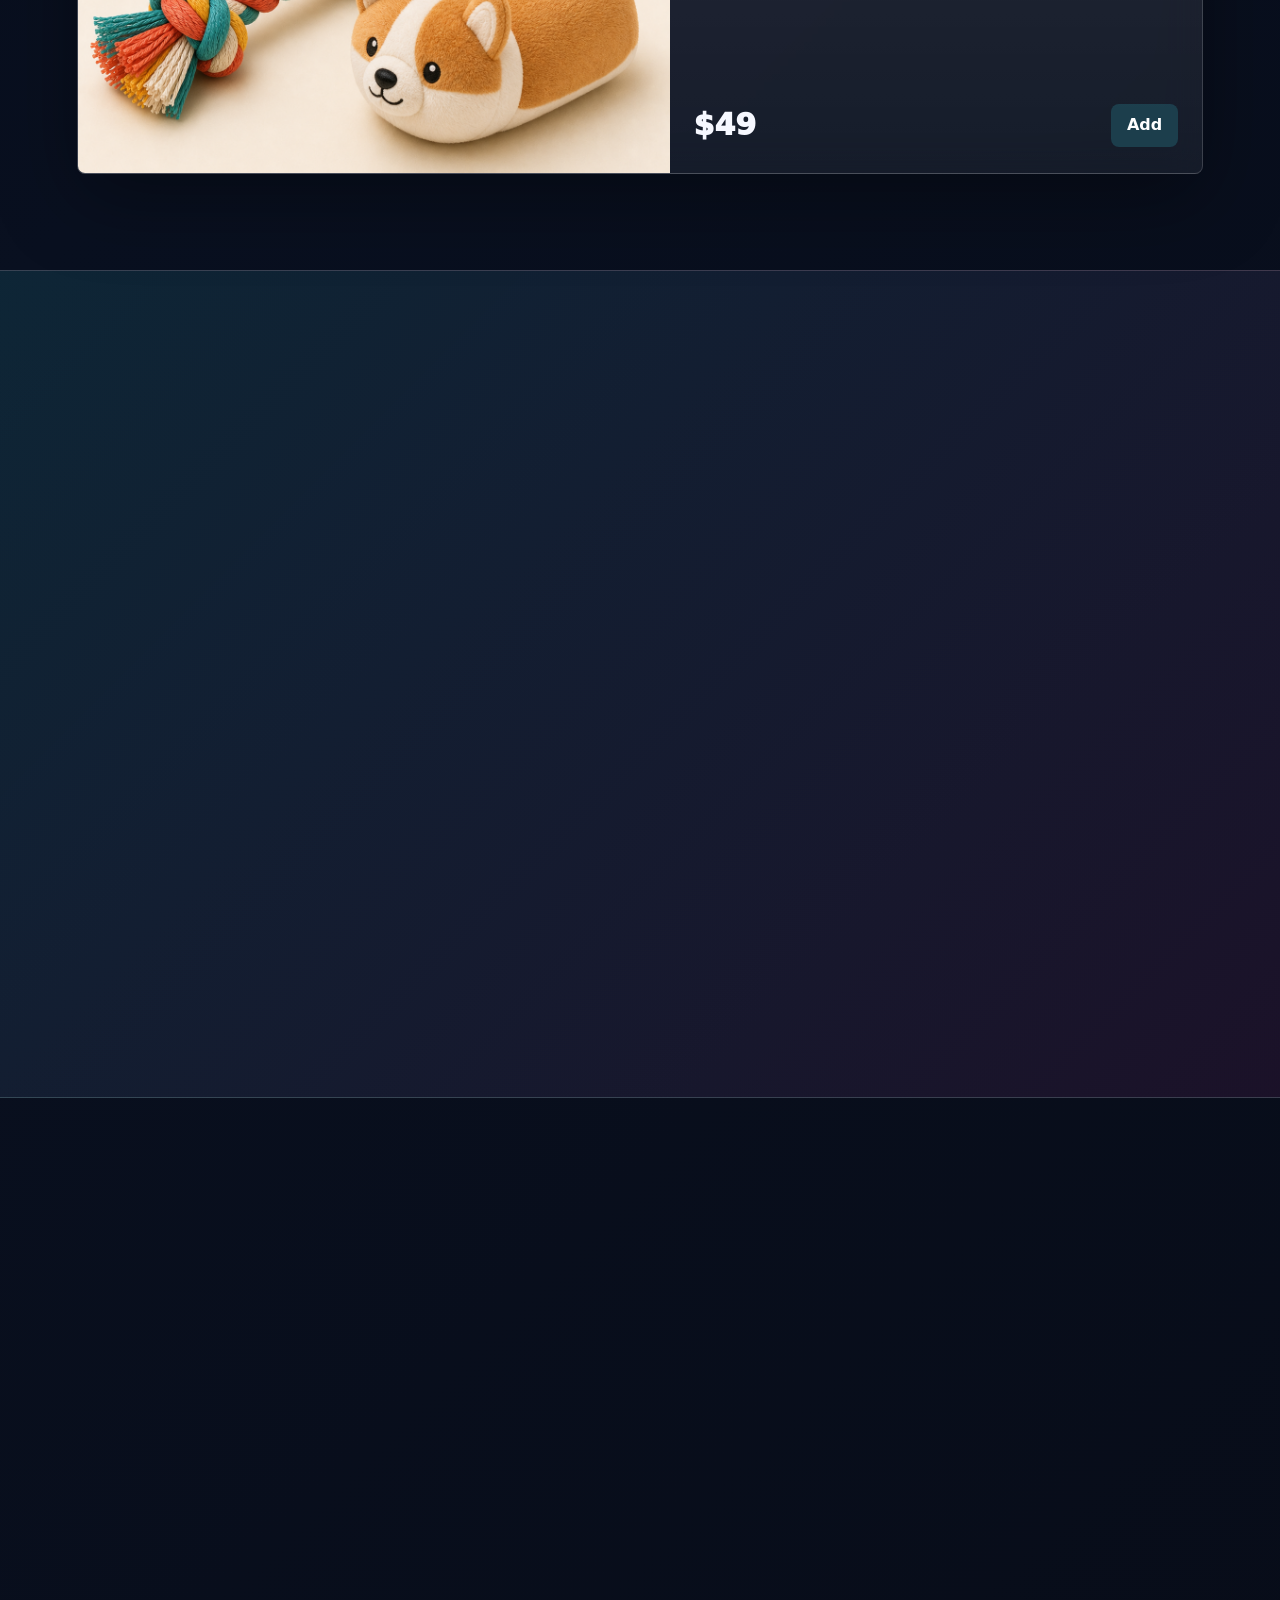
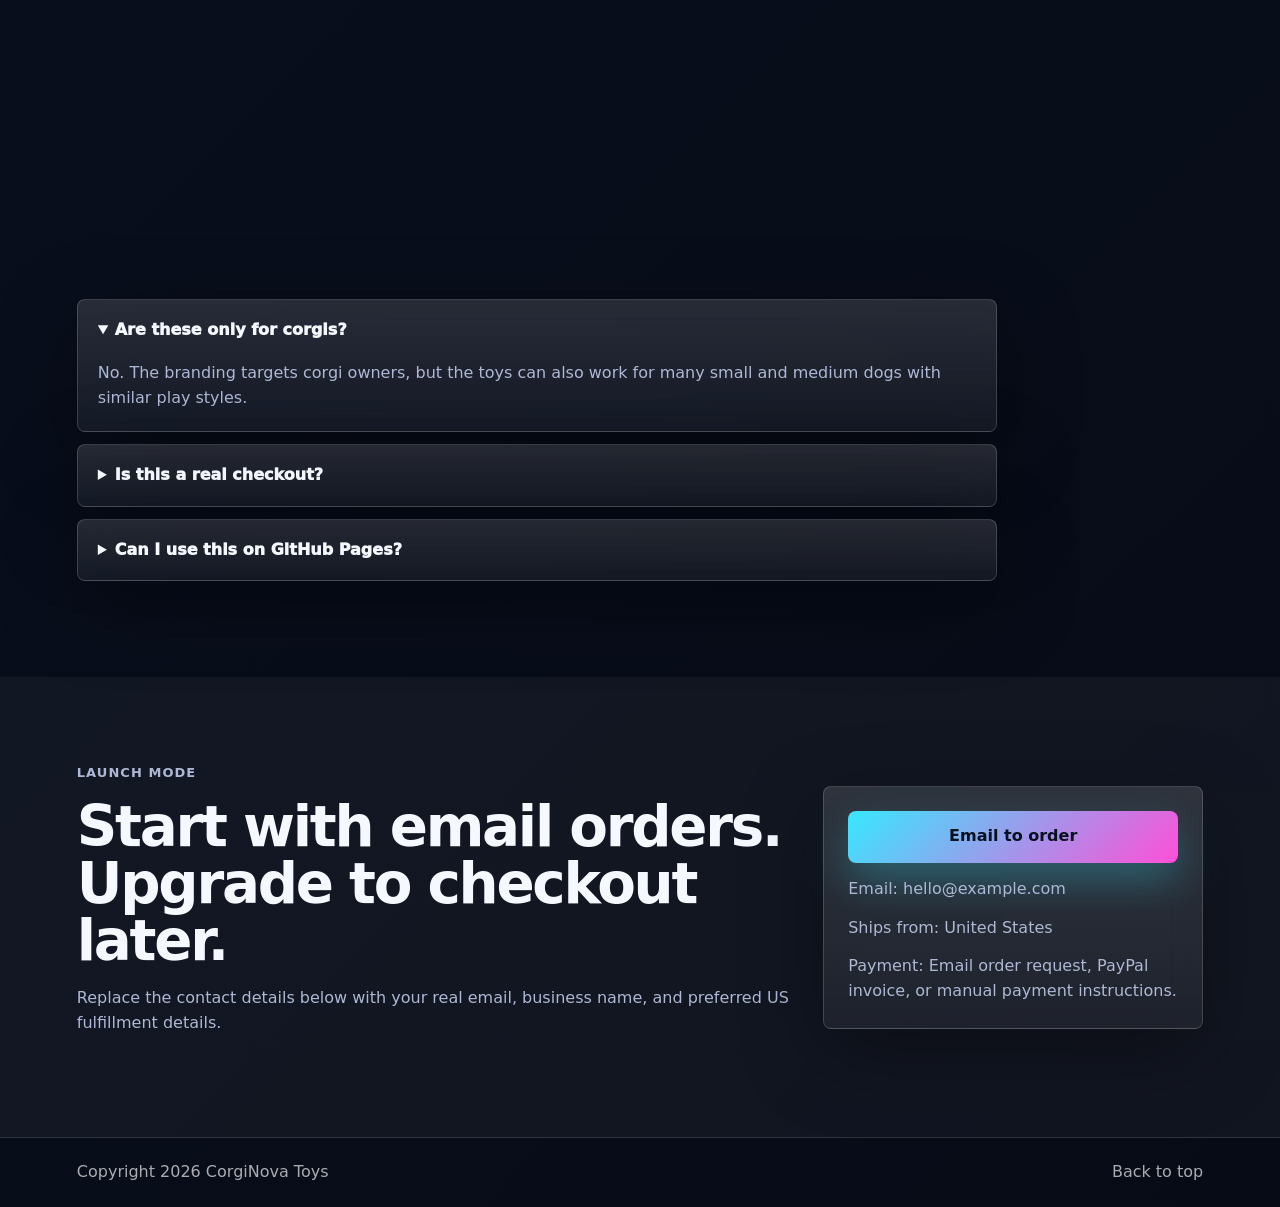
==== commit 45df82cc: "Add data attributes for filtering and contact sections" ====
--- a/index.html
+++ b/index.html
@@ -102,7 +102,7 @@
             <p class="eyebrow">The corgi drop</p>
             <h2>A polished starter collection with live cart behavior.</h2>
           </div>
-          <div class="filter-group" aria-label="Product filters">
+          <div class="filter-group" aria-label="Product filters" data-filter-group>
             <button class="filter-btn active" type="button" data-filter="all">All</button>
             <button class="filter-btn" type="button" data-filter="chew">Chew</button>
             <button class="filter-btn" type="button" data-filter="tug">Tug</button>
@@ -111,7 +111,7 @@
           </div>
         </div>
 
-        <div class="product-grid">
+        <div class="product-grid" data-product-grid>
           <article class="product-card reveal" data-category="chew">
             <div class="product-image">
               <img src="assets/chew-toy.png" alt="Teal textured corgi chew toy">
@@ -250,12 +250,12 @@
       </section>
 
       <section class="contact" id="contact">
-        <div class="reveal">
+        <div class="reveal" data-contact-content>
           <p class="eyebrow">Launch mode</p>
           <h2>Start with email orders. Upgrade to checkout later.</h2>
           <p>Replace the contact details below with your real email, business name, and preferred US fulfillment details.</p>
         </div>
-        <div class="contact-box reveal">
+        <div class="contact-box reveal" data-contact-box>
           <a class="button primary full" href="mailto:hello@example.com?subject=CorgiNova%20Toys%20Order">Email to order</a>
           <p>Email: hello@example.com</p>
           <p>Ships from: United States</p>
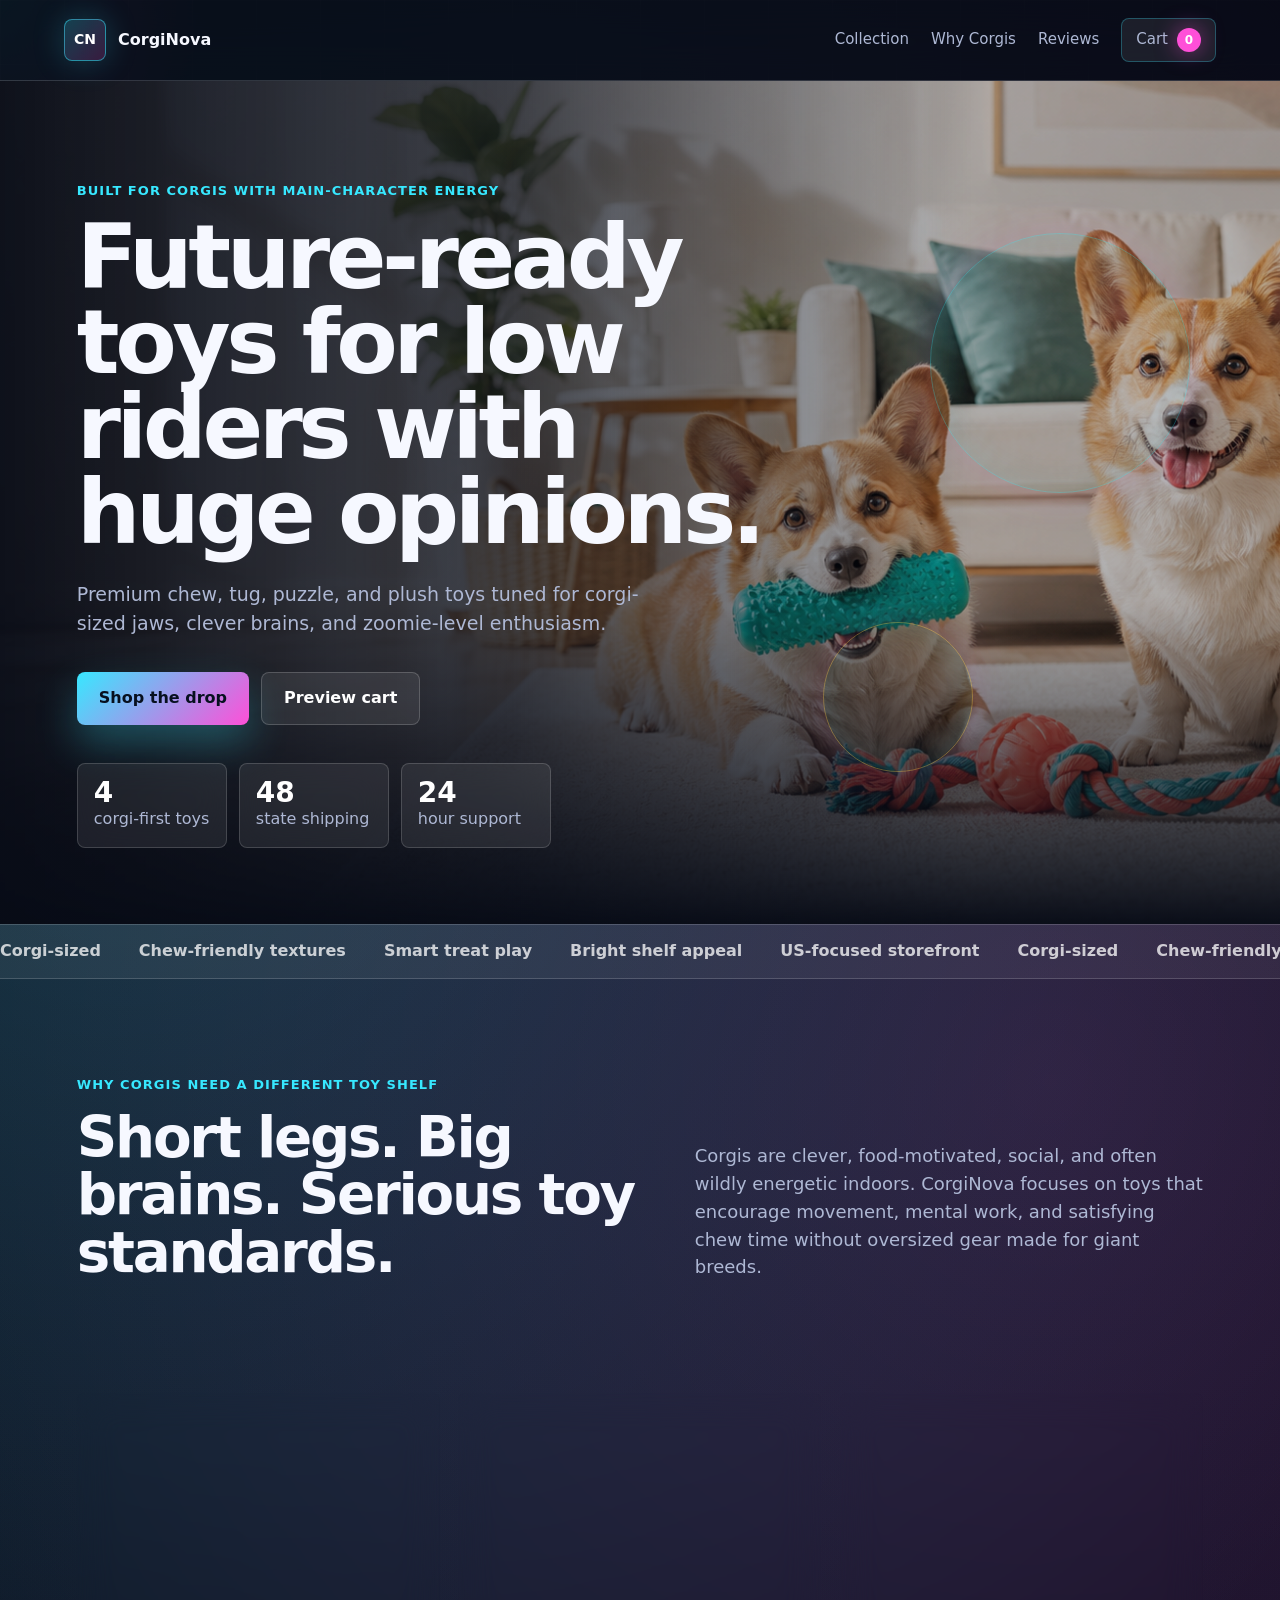
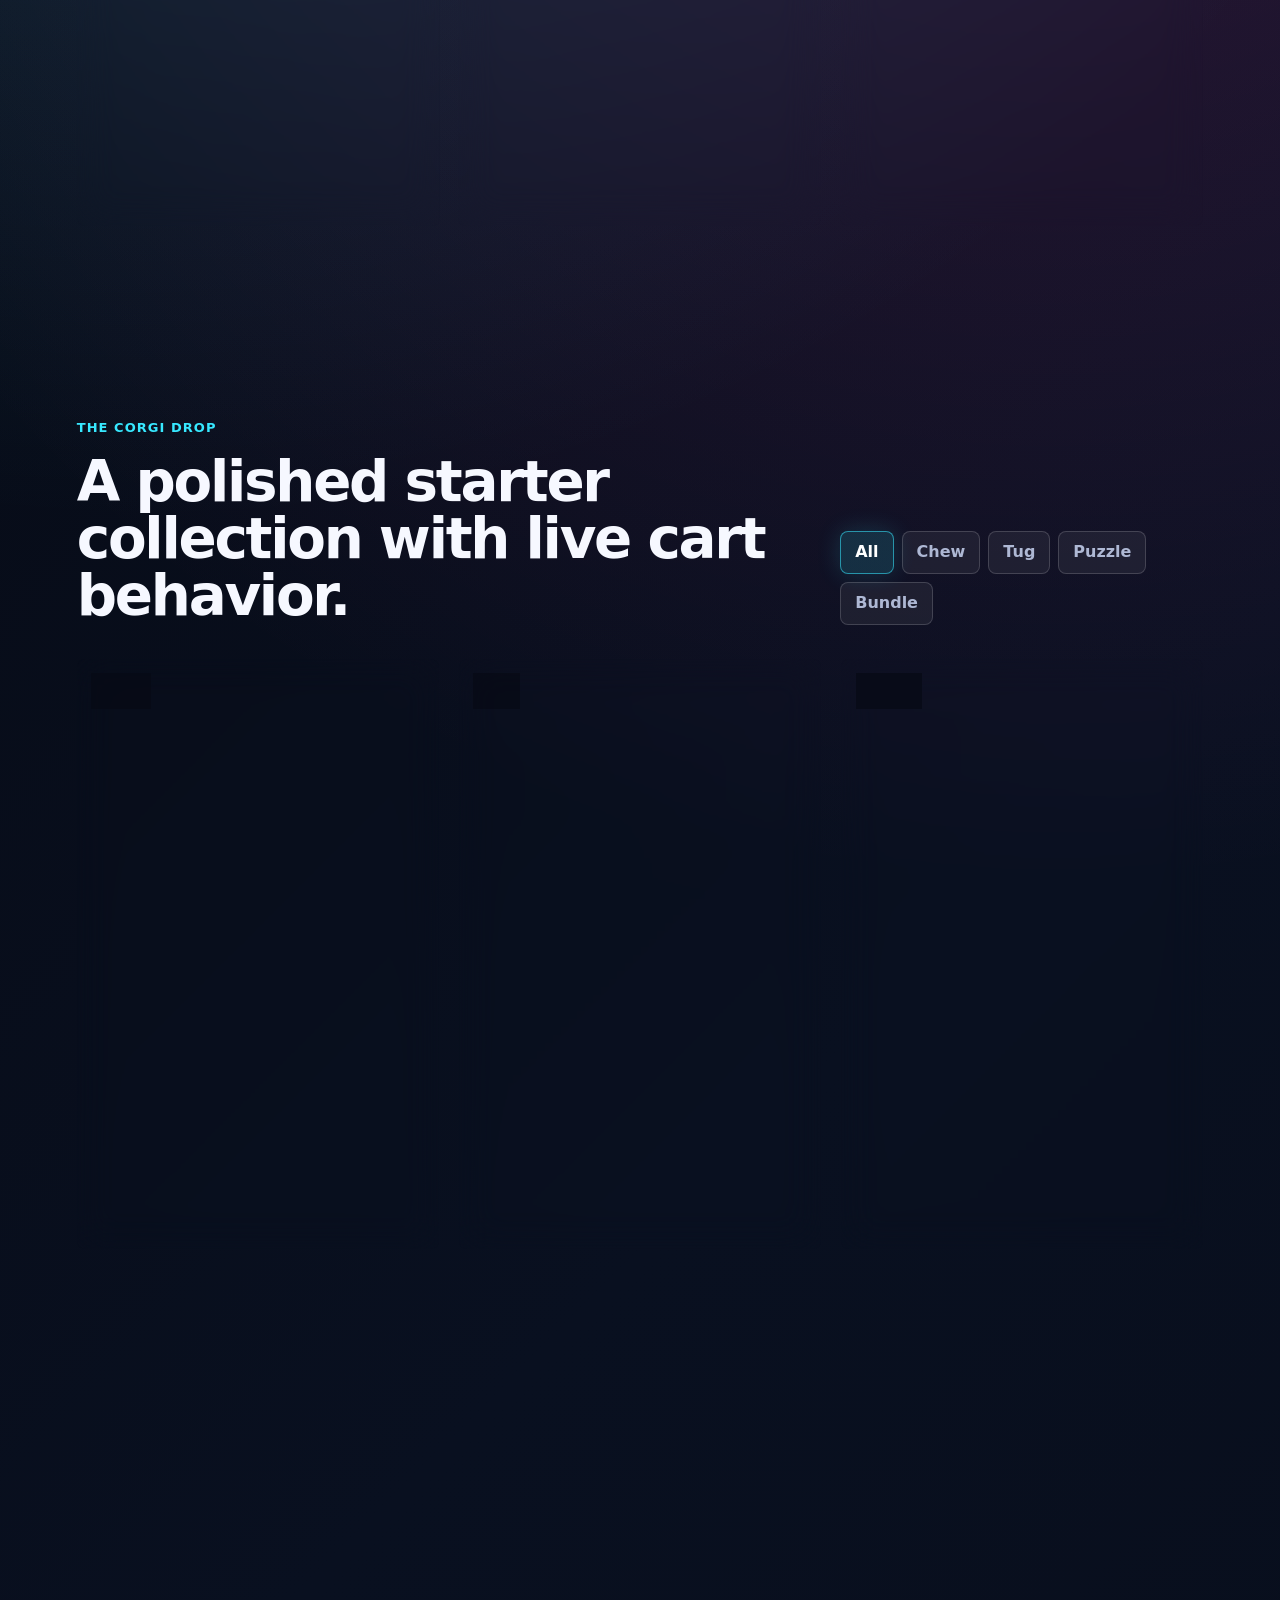
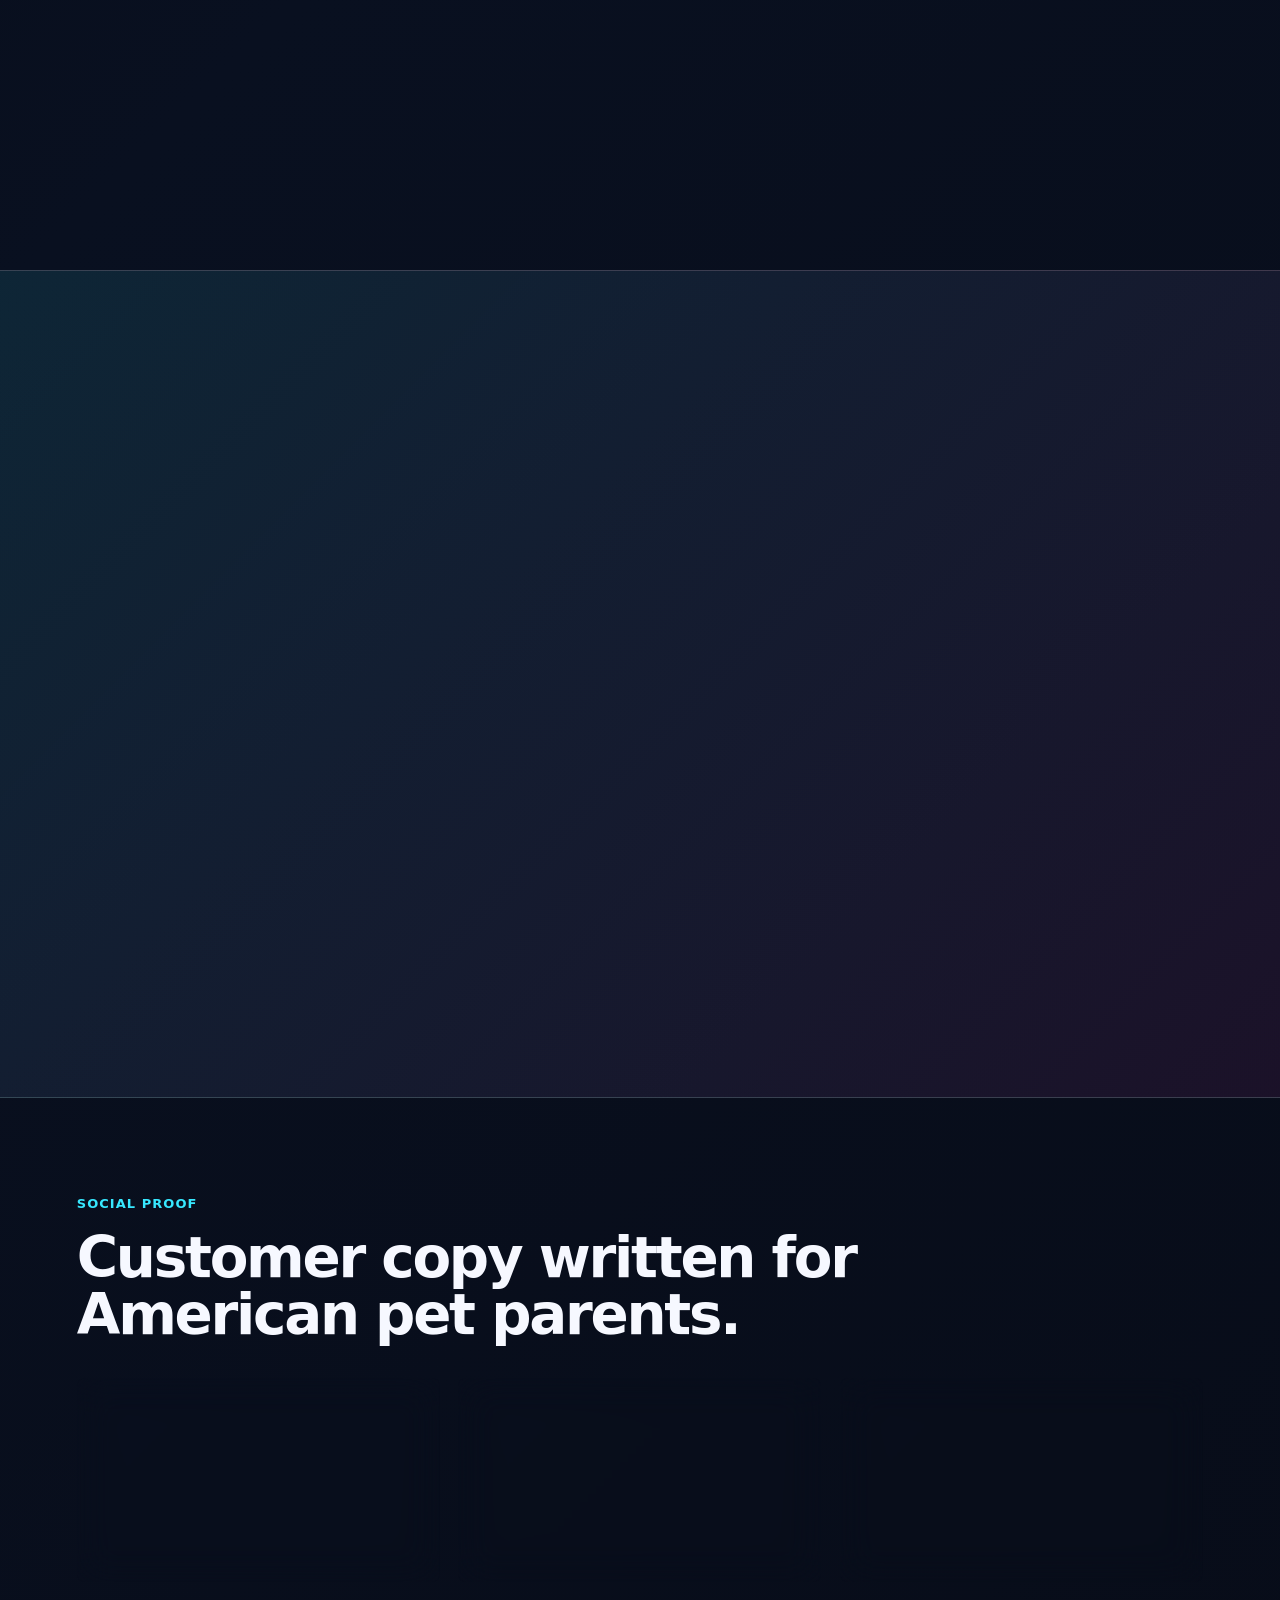
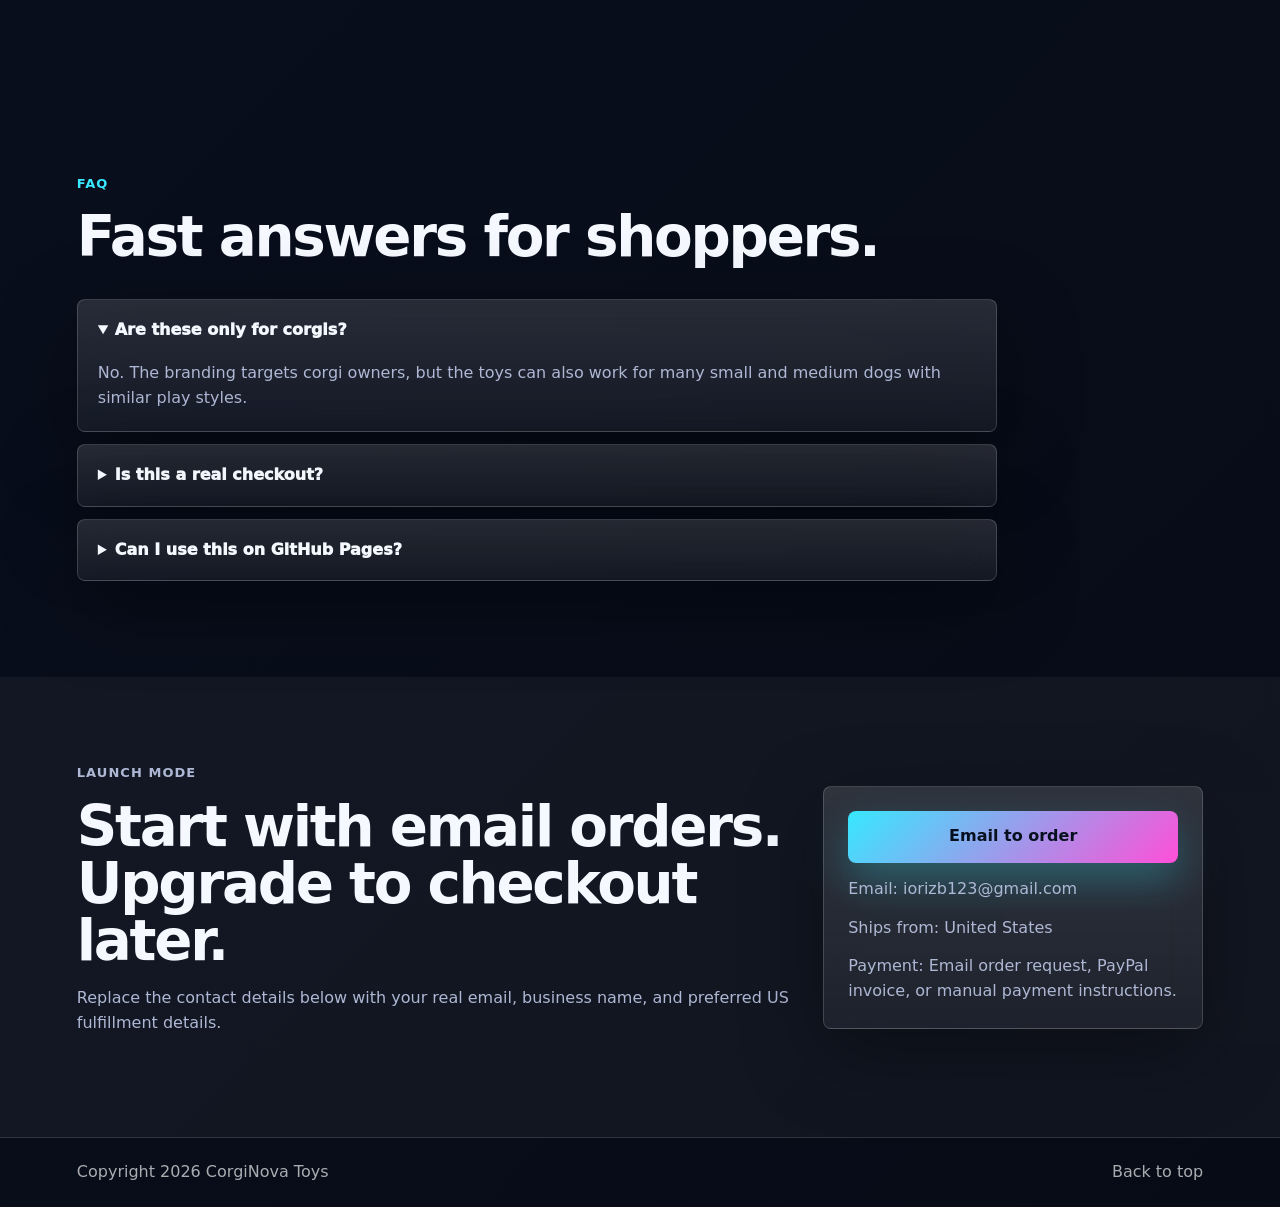
==== commit 845f6b80: "Update button text and cart labels in index.html" ====
--- a/index.html
+++ b/index.html
@@ -123,7 +123,7 @@
               <p>Raised texture, easy-grip shape, and a satisfying chew feel for corgis that need a job.</p>
               <div class="price-row">
                 <span class="price">$16</span>
-                <button type="button" data-add-cart data-name="Aqua Grip Chew Bar" data-price="16">Add</button>
+                <button type="button" data-add-cart data-name="Aqua Grip Chew Bar" data-price="16">Add to cart</button>
               </div>
             </div>
           </article>
@@ -139,7 +139,7 @@
               <p>Bright braided cotton rope for hallway tug sessions, fetch games, and training rewards.</p>
               <div class="price-row">
                 <span class="price">$12</span>
-                <button type="button" data-add-cart data-name="Nebula Tug Rope" data-price="12">Add</button>
+                <button type="button" data-add-cart data-name="Nebula Tug Rope" data-price="12">Add to cart</button>
               </div>
             </div>
           </article>
@@ -155,7 +155,7 @@
               <p>Load treats, roll, sniff, repeat. A smart boredom breaker for food-motivated corgis.</p>
               <div class="price-row">
                 <span class="price">$18</span>
-                <button type="button" data-add-cart data-name="Solar Snack Sphere" data-price="18">Add</button>
+                <button type="button" data-add-cart data-name="Solar Snack Sphere" data-price="18">Add to cart</button>
               </div>
             </div>
           </article>
@@ -171,7 +171,7 @@
               <p>Four toy styles in one shelf-ready kit: chew, tug, puzzle, and plush comfort play.</p>
               <div class="price-row">
                 <span class="price">$49</span>
-                <button type="button" data-add-cart data-name="CorgiNova Starter Pack" data-price="49">Add</button>
+                <button type="button" data-add-cart data-name="CorgiNova Starter Pack" data-price="49">Add to cart</button>
               </div>
             </div>
           </article>
@@ -267,7 +267,7 @@
       <div class="cart-panel">
         <div class="cart-head">
           <div>
-            <p class="eyebrow">Demo cart</p>
+            <p class="eyebrow">Shopping cart</p>
             <h2>Your toy stack</h2>
           </div>
           <button class="close-btn" type="button" data-cart-close aria-label="Close cart">x</button>
@@ -279,7 +279,7 @@
           <span>Total</span>
           <strong data-cart-total>$0</strong>
         </div>
-        <a class="button primary full" href="#contact" data-cart-close>Email order request</a>
+        <a class="button primary full" href="#collection" data-checkout-link>Add toys before checkout</a>
       </div>
     </aside>
 
--- a/styles.css
+++ b/styles.css
@@ -707,8 +707,9 @@
 }
 
 .cart-line {
-  display: flex;
-  justify-content: space-between;
+  display: grid;
+  grid-template-columns: minmax(0, 1fr) auto auto;
+  align-items: center;
   gap: 16px;
   padding: 14px;
   border: 1px solid var(--line);
@@ -716,10 +717,62 @@
   background: rgba(255, 255, 255, 0.08);
 }
 
-.cart-line span {
+.cart-line-info {
+  display: grid;
+  min-width: 0;
+  gap: 4px;
+}
+
+.cart-line span,
+.cart-line-info span {
   display: block;
   color: var(--muted);
   font-size: 14px;
+}
+
+.cart-line-controls {
+  display: grid;
+  grid-template-columns: 34px 34px 34px;
+  align-items: center;
+  overflow: hidden;
+  border: 1px solid var(--line);
+  border-radius: 8px;
+  background: rgba(255, 255, 255, 0.06);
+}
+
+.cart-line-controls button {
+  display: grid;
+  width: 34px;
+  height: 34px;
+  place-items: center;
+  border: 0;
+  background: transparent;
+  color: white;
+  font-weight: 950;
+}
+
+.cart-line-controls button:hover {
+  background: rgba(55, 232, 255, 0.16);
+}
+
+.cart-line-controls span {
+  display: grid;
+  height: 34px;
+  place-items: center;
+  border-right: 1px solid var(--line);
+  border-left: 1px solid var(--line);
+  color: white;
+  font-weight: 900;
+}
+
+.remove-line {
+  width: max-content;
+  padding: 0;
+  border: 0;
+  background: transparent;
+  color: var(--cyan);
+  font-size: 13px;
+  font-weight: 900;
 }
 
 .cart-total {
@@ -916,6 +969,14 @@
     width: 100%;
   }
 
+  .cart-line {
+    grid-template-columns: 1fr;
+  }
+
+  .cart-line-controls {
+    width: max-content;
+  }
+
   .footer {
     flex-direction: column;
     align-items: flex-start;
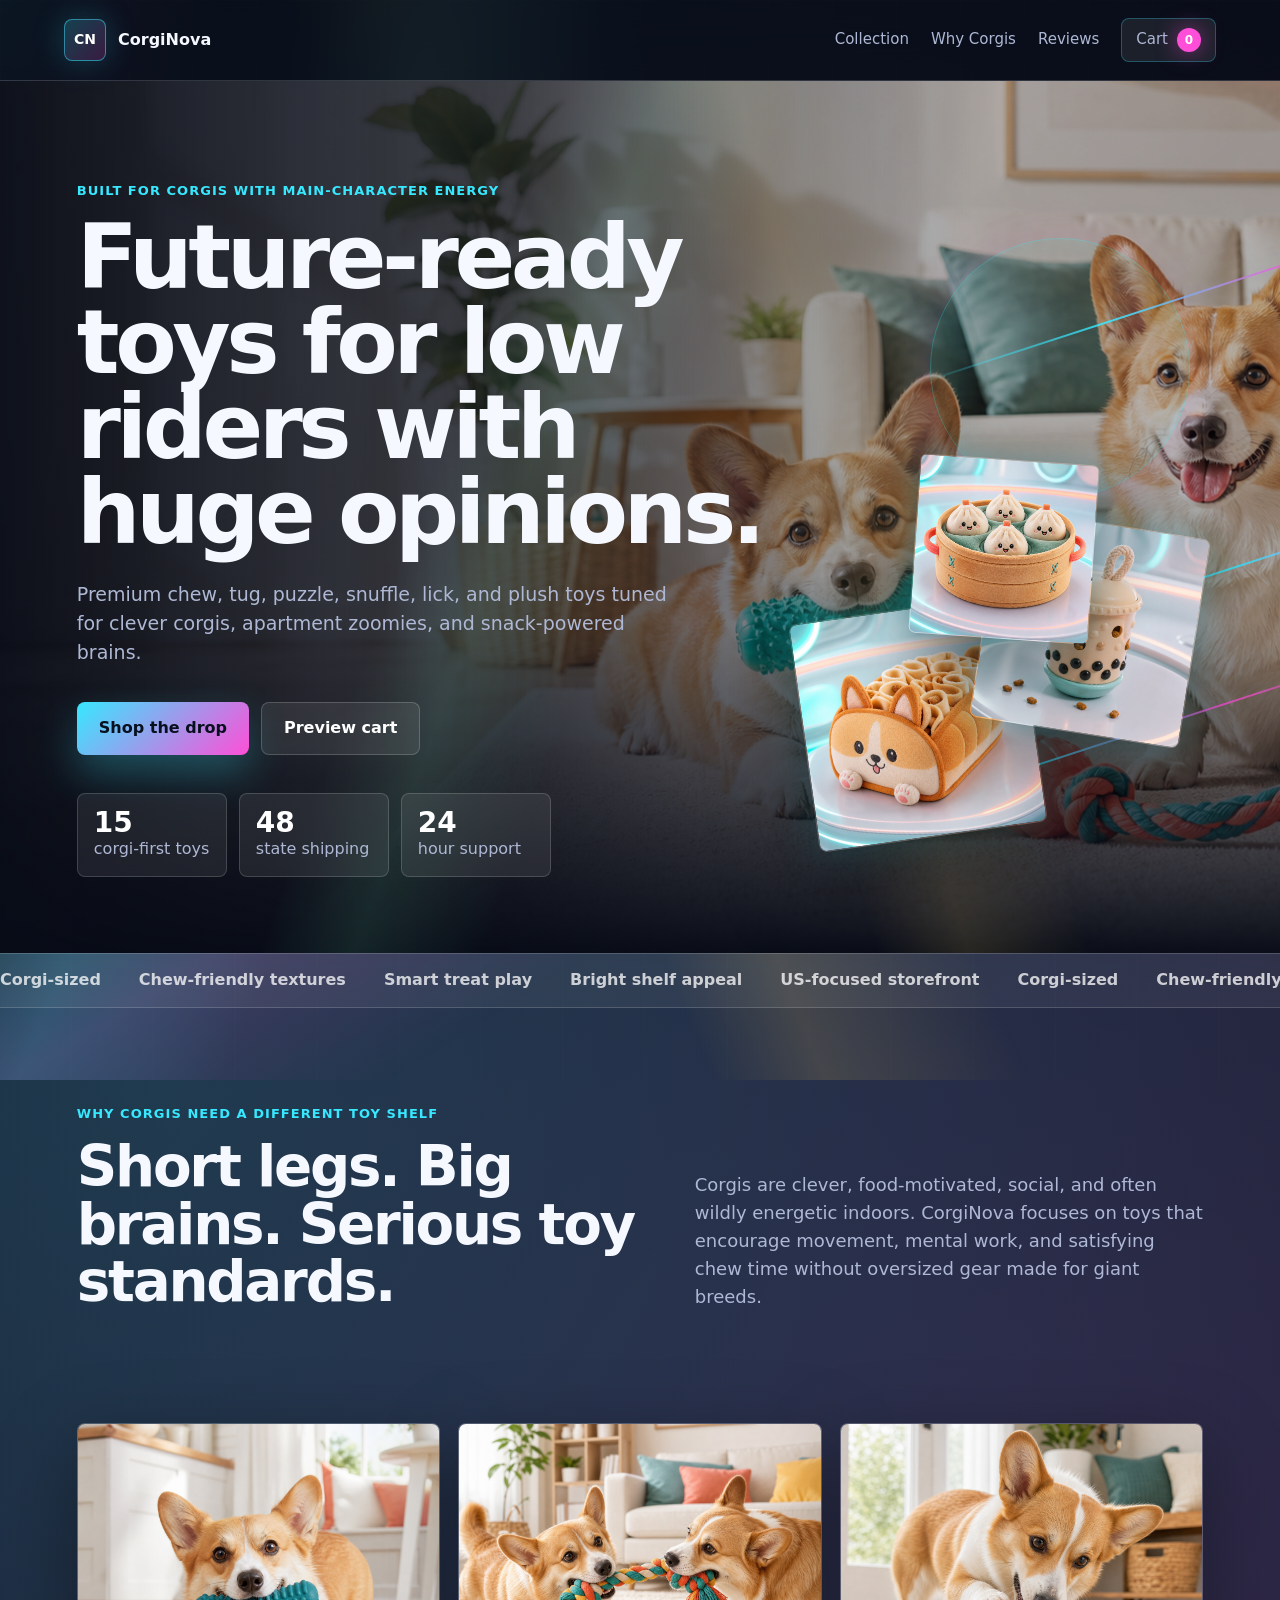
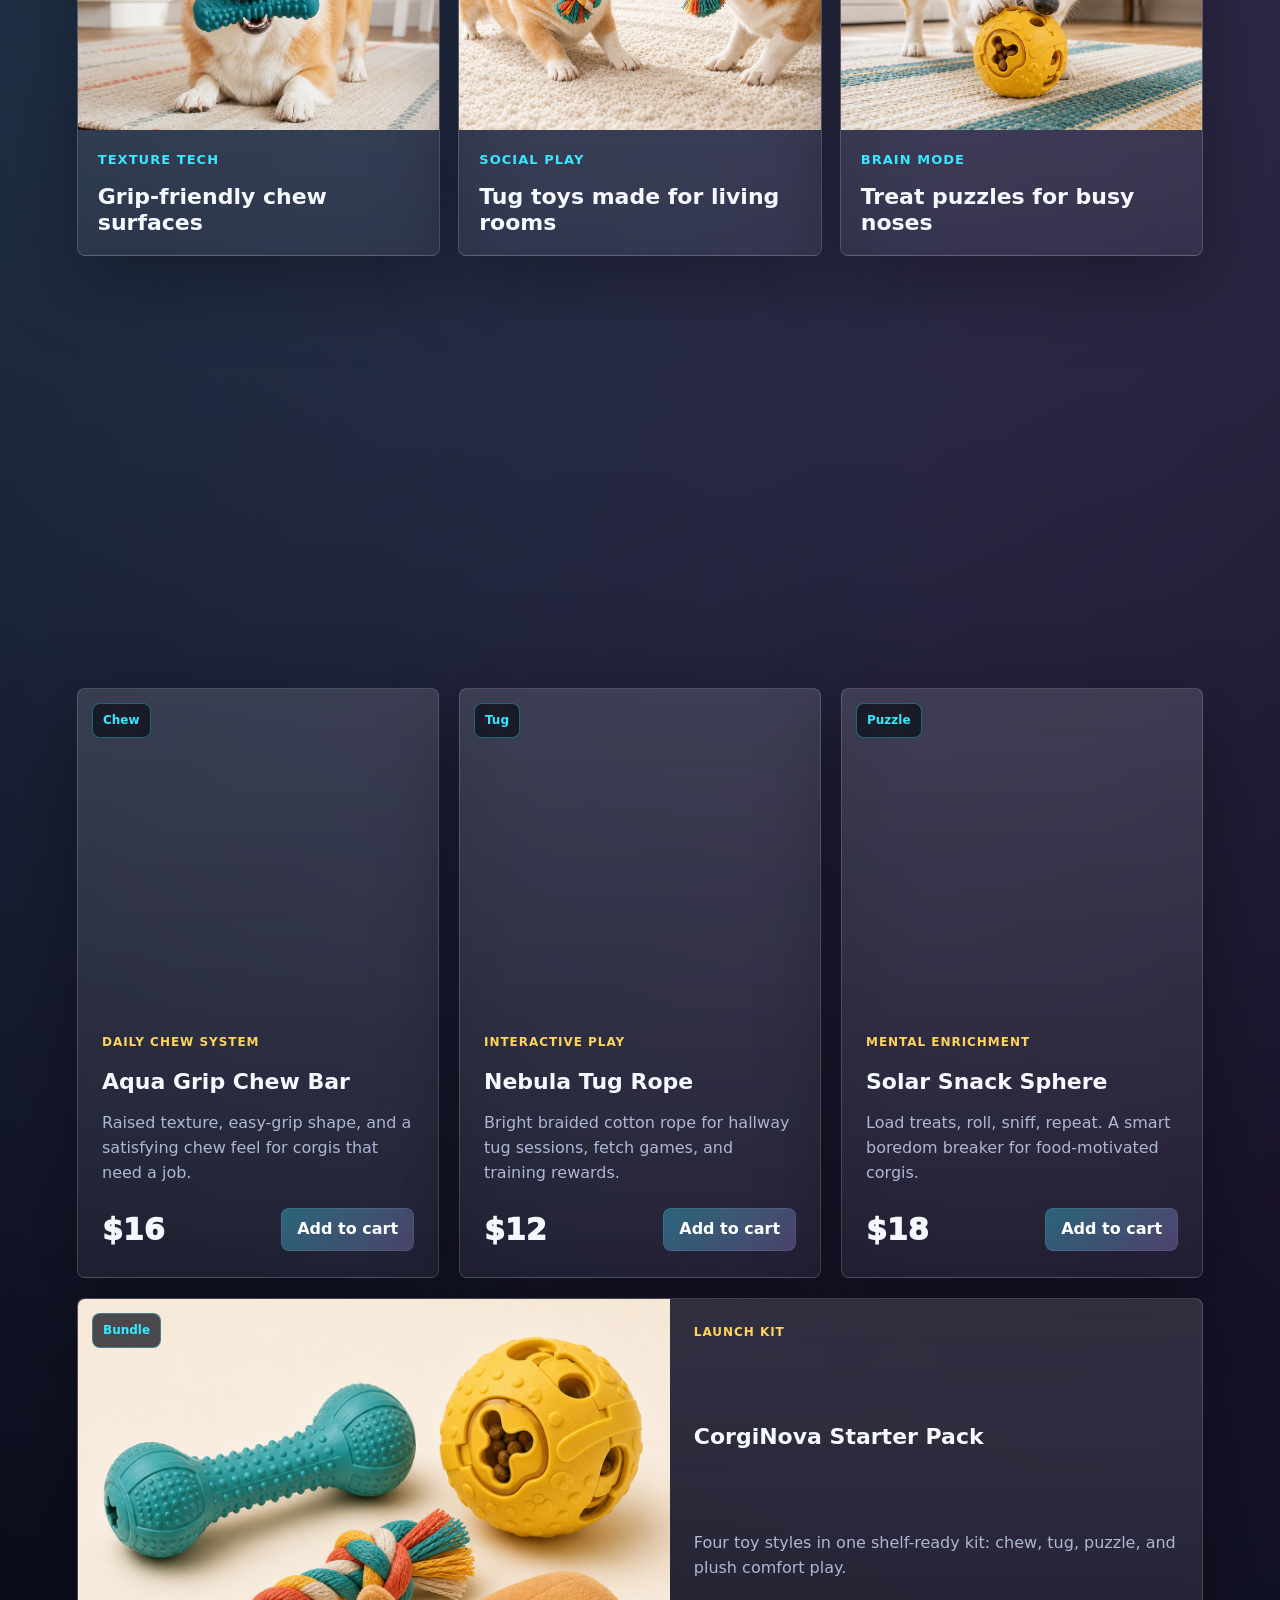
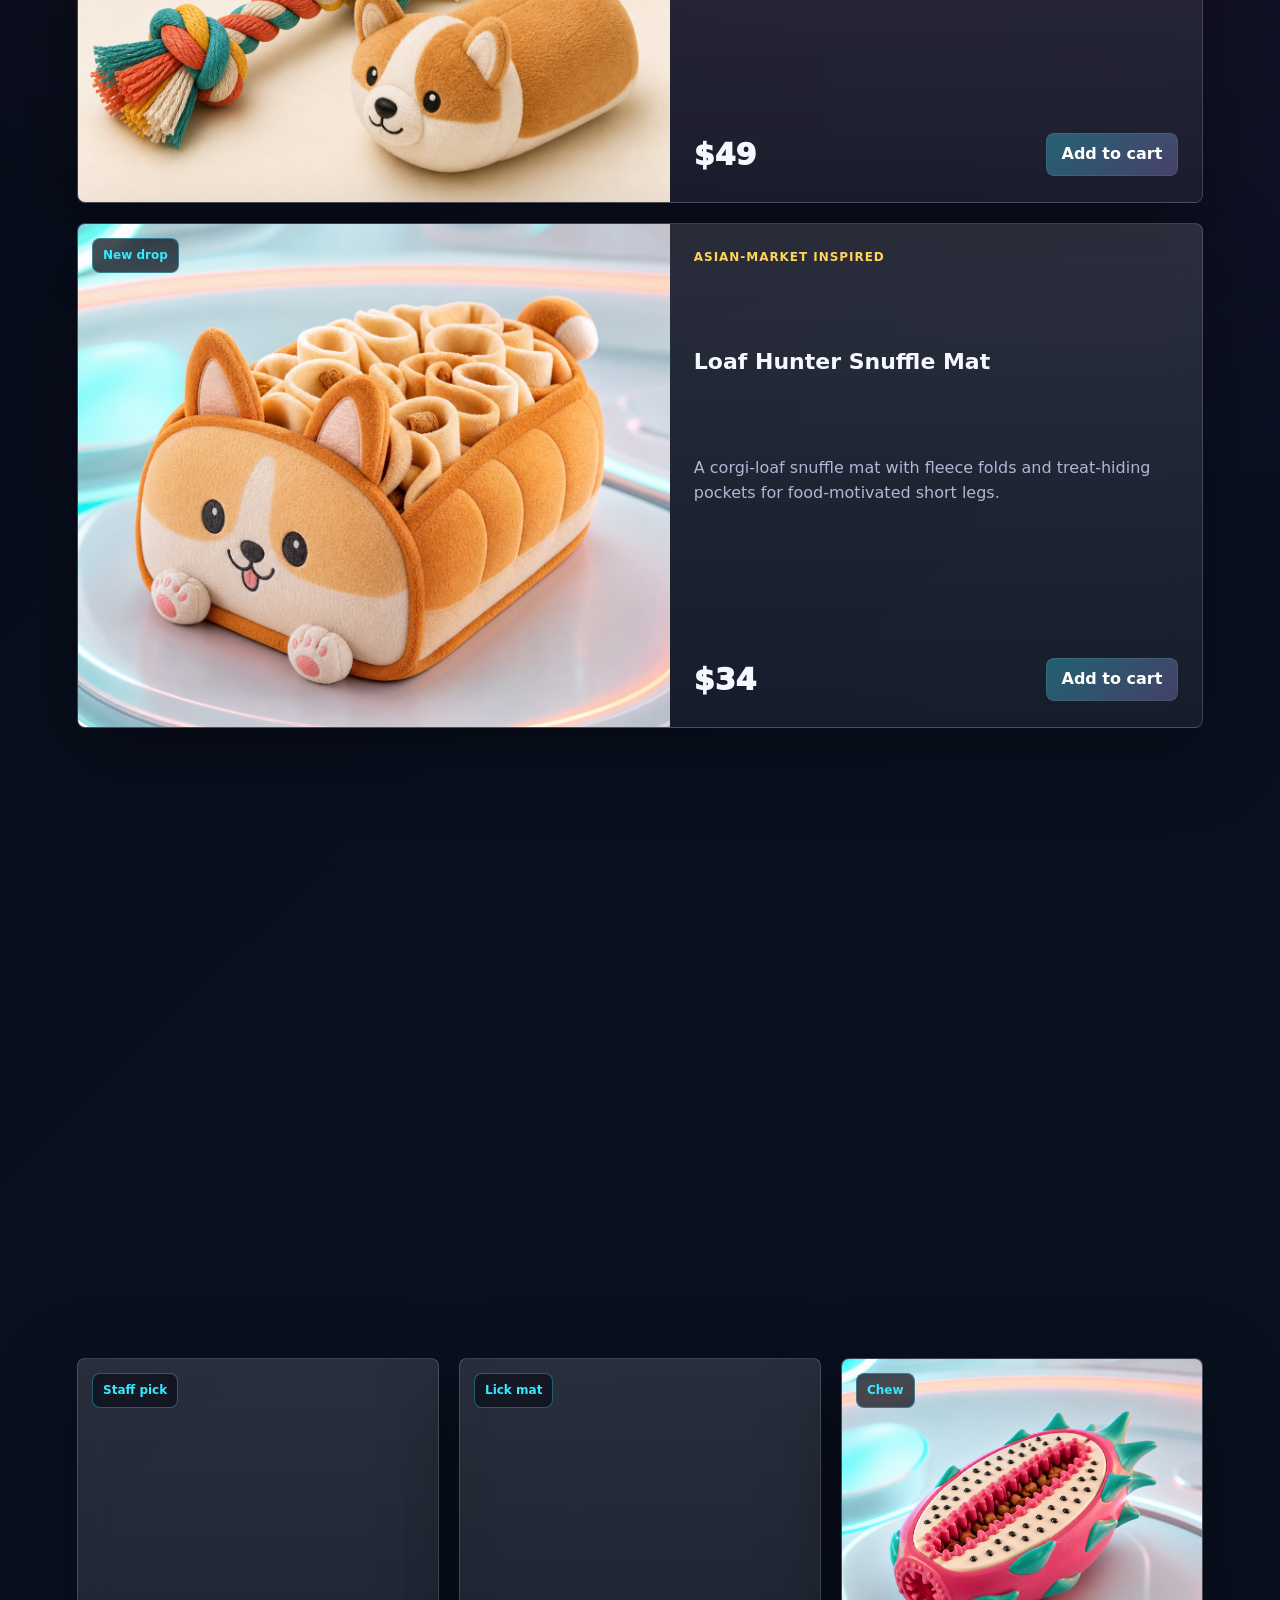
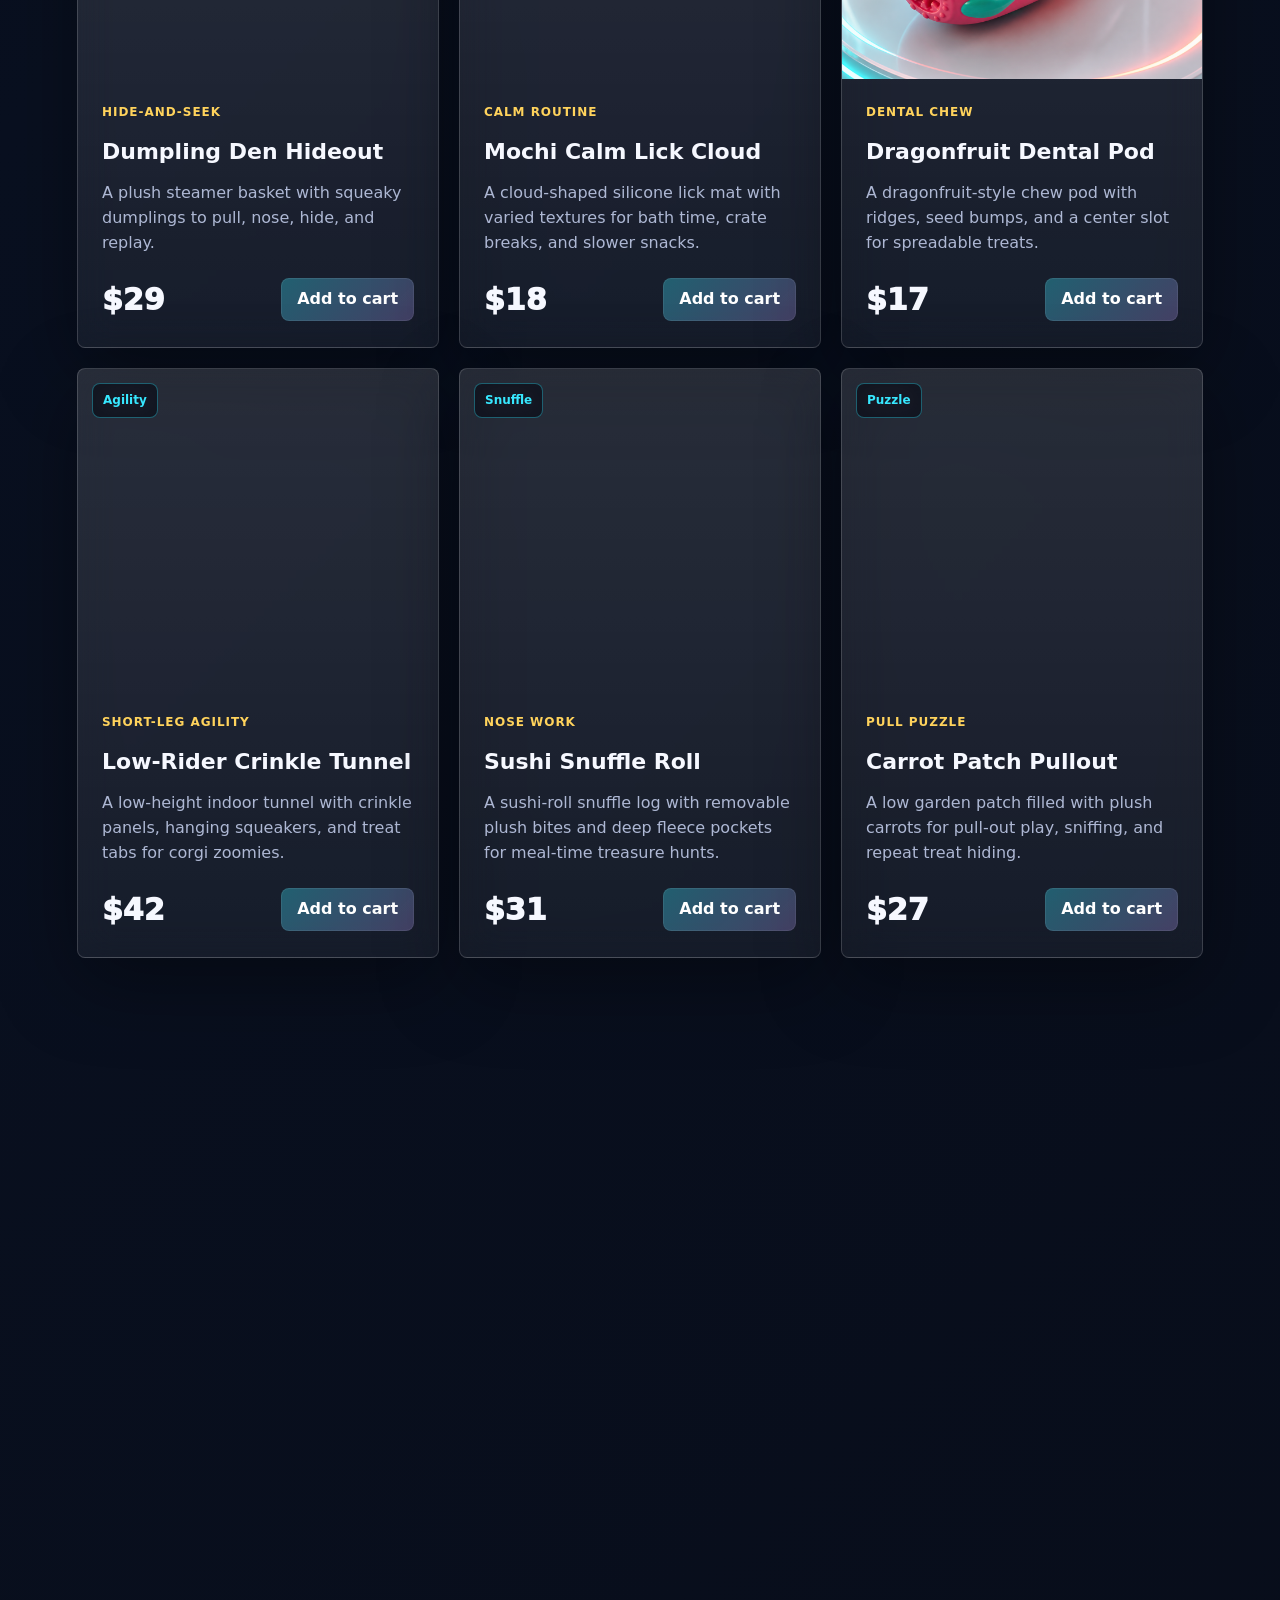
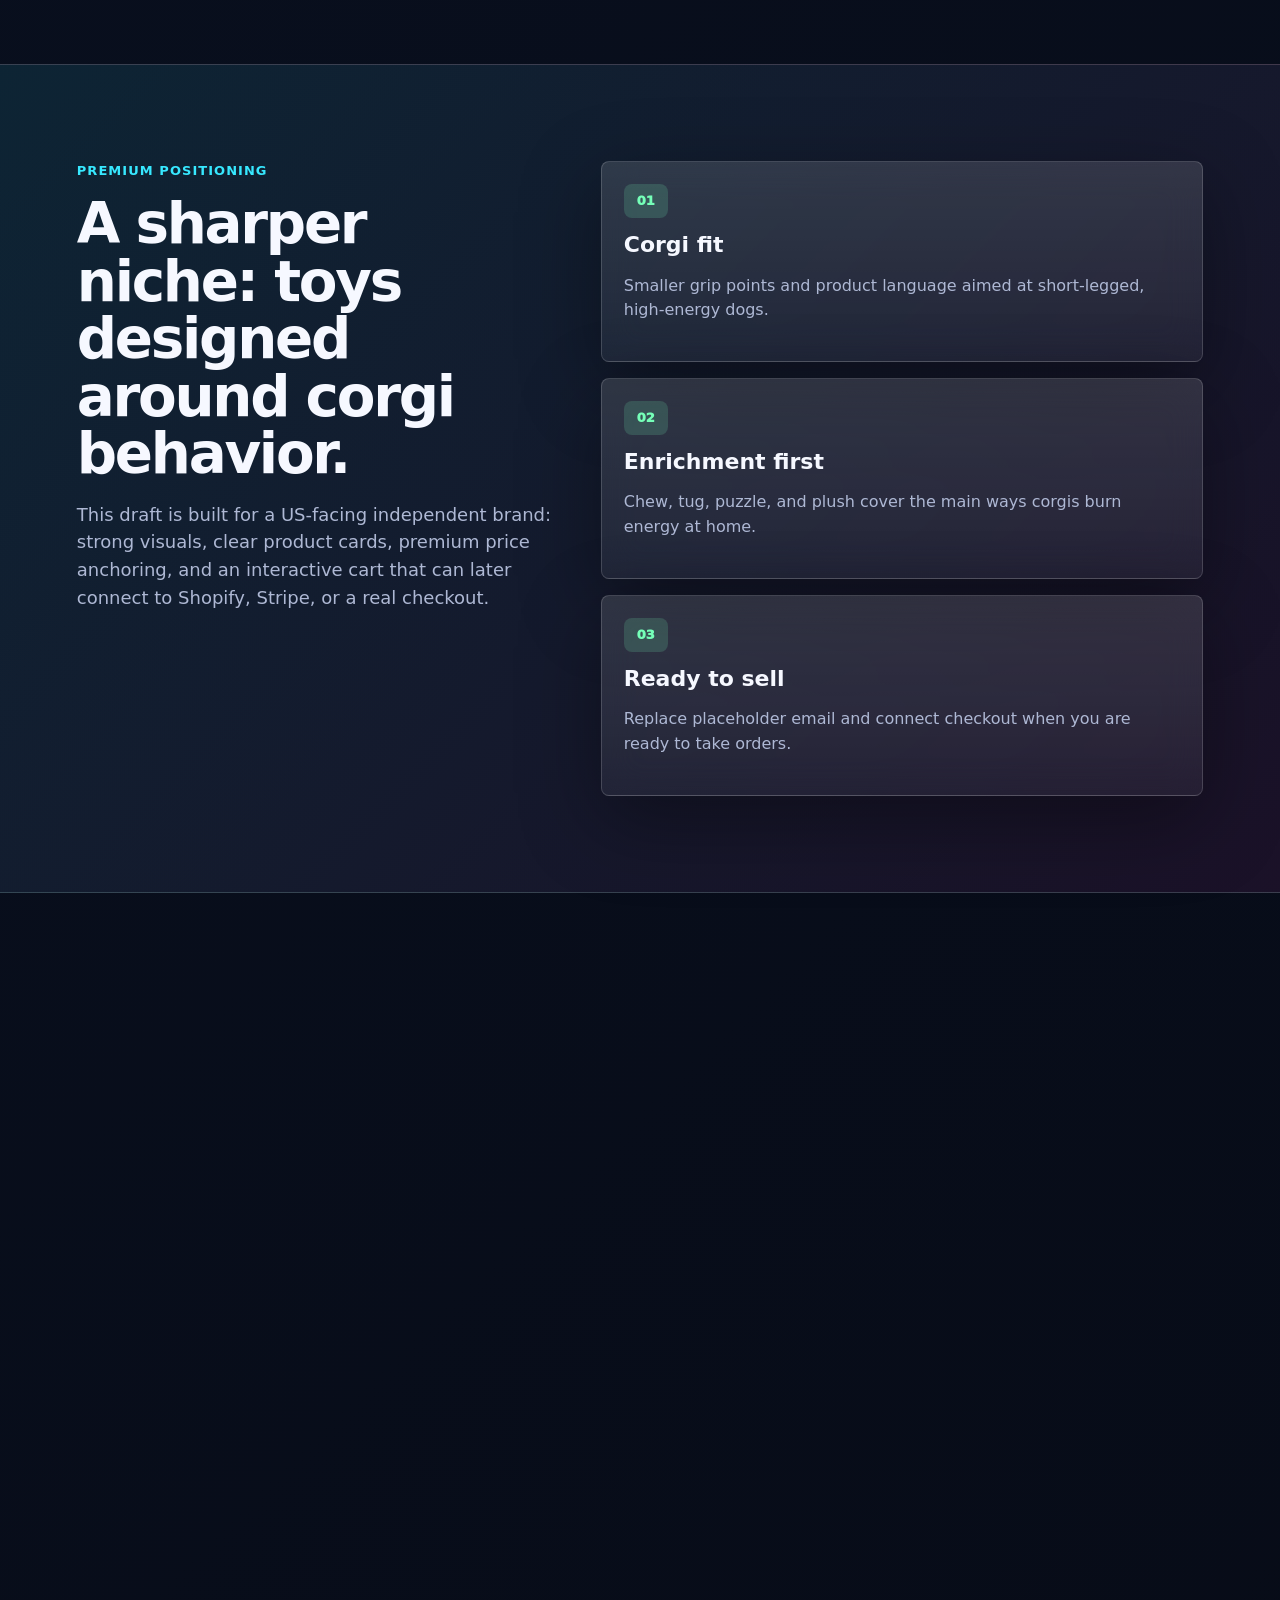
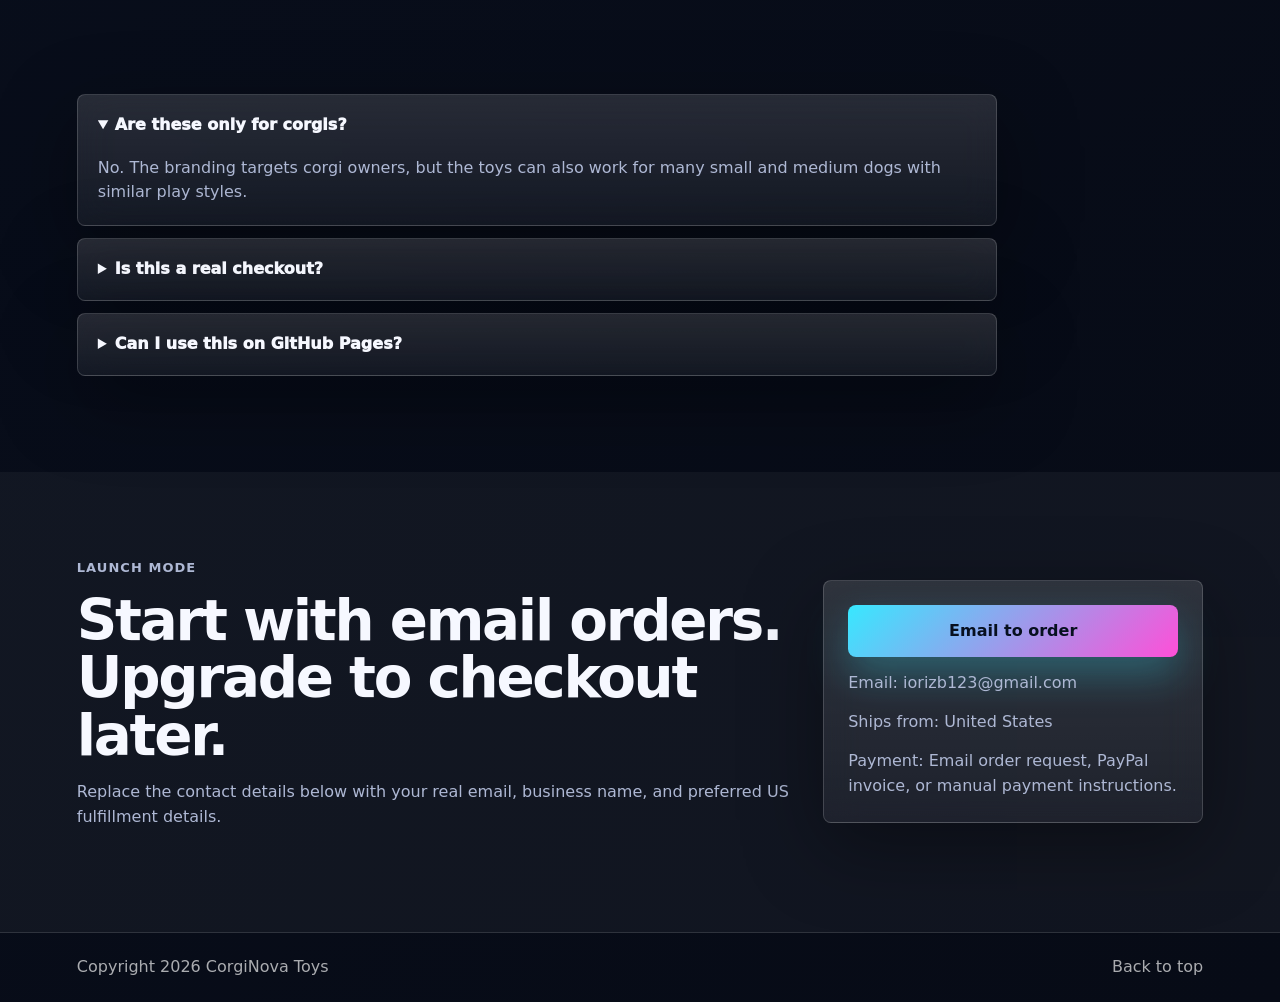
==== commit e586ad91: "Add new corgi toy collection and dynamic storefront" ====
--- a/index.html
+++ b/index.html
@@ -31,18 +31,28 @@
         <div class="hero-media" aria-hidden="true">
           <img src="assets/corgi-hero.png" alt="">
         </div>
+        <div class="hero-ribbons" aria-hidden="true">
+          <span></span>
+          <span></span>
+          <span></span>
+        </div>
+        <div class="hero-showcase" aria-hidden="true">
+          <img class="showcase-a" src="assets/product-loaf-snuffle-mat.png" alt="">
+          <img class="showcase-b" src="assets/product-boba-wobble-cup.png" alt="">
+          <img class="showcase-c" src="assets/product-dumpling-hideout.png" alt="">
+        </div>
         <div class="hero-orbit orbit-one" aria-hidden="true"></div>
         <div class="hero-orbit orbit-two" aria-hidden="true"></div>
         <div class="hero-content">
           <p class="eyebrow reveal">Built for corgis with main-character energy</p>
           <h1 class="reveal">Future-ready toys for low riders with huge opinions.</h1>
-          <p class="hero-copy reveal">Premium chew, tug, puzzle, and plush toys tuned for corgi-sized jaws, clever brains, and zoomie-level enthusiasm.</p>
+          <p class="hero-copy reveal">Premium chew, tug, puzzle, snuffle, lick, and plush toys tuned for clever corgis, apartment zoomies, and snack-powered brains.</p>
           <div class="hero-actions reveal">
             <a class="button primary" href="#collection">Shop the drop</a>
             <button class="button ghost" type="button" data-cart-open>Preview cart</button>
           </div>
           <div class="hero-stats reveal" aria-label="Store highlights">
-            <span><strong data-count-up="4">0</strong>corgi-first toys</span>
+            <span><strong data-count-up="15">0</strong>corgi-first toys</span>
             <span><strong data-count-up="48">0</strong>state shipping</span>
             <span><strong data-count-up="24">0</strong>hour support</span>
           </div>
@@ -98,10 +108,10 @@
 
       <section class="section products" id="collection">
         <div class="section-heading reveal">
-          <div>
-            <p class="eyebrow">The corgi drop</p>
-            <h2>A polished starter collection with live cart behavior.</h2>
-          </div>
+        <div>
+          <p class="eyebrow">The corgi drop</p>
+            <h2>A bigger, brighter toy wall with snack-hunt energy.</h2>
+        </div>
           <div class="filter-group" aria-label="Product filters" data-filter-group>
             <button class="filter-btn active" type="button" data-filter="all">All</button>
             <button class="filter-btn" type="button" data-filter="chew">Chew</button>
--- a/styles.css
+++ b/styles.css
@@ -34,6 +34,31 @@
   line-height: 1.55;
 }
 
+body::before,
+body::after {
+  content: "";
+  position: fixed;
+  inset: -20%;
+  z-index: -3;
+  pointer-events: none;
+}
+
+body::before {
+  background:
+    linear-gradient(112deg, transparent 0 28%, rgba(55, 232, 255, 0.16) 34%, transparent 43%),
+    linear-gradient(68deg, transparent 0 42%, rgba(255, 211, 92, 0.14) 47%, transparent 56%),
+    linear-gradient(148deg, transparent 0 54%, rgba(255, 79, 216, 0.14) 60%, transparent 70%);
+  animation: auroraSweep 18s ease-in-out infinite alternate;
+}
+
+body::after {
+  background-image:
+    repeating-linear-gradient(90deg, transparent 0 80px, rgba(255, 255, 255, 0.025) 81px, transparent 82px),
+    repeating-linear-gradient(0deg, transparent 0 112px, rgba(55, 232, 255, 0.025) 113px, transparent 114px);
+  opacity: 0.7;
+  animation: gridDrift 28s linear infinite;
+}
+
 body.cart-open {
   overflow: hidden;
 }
@@ -159,6 +184,19 @@
   isolation: isolate;
 }
 
+.hero::before {
+  content: "";
+  position: absolute;
+  inset: 0;
+  z-index: -1;
+  pointer-events: none;
+  background:
+    linear-gradient(110deg, transparent 0 36%, rgba(117, 255, 184, 0.1) 42%, transparent 50%),
+    linear-gradient(75deg, transparent 0 58%, rgba(255, 211, 92, 0.12) 64%, transparent 72%);
+  mix-blend-mode: screen;
+  animation: heroPrism 8s ease-in-out infinite alternate;
+}
+
 .hero-media {
   position: absolute;
   inset: 0;
@@ -190,6 +228,84 @@
   pointer-events: none;
 }
 
+.hero-ribbons {
+  position: absolute;
+  inset: 0;
+  z-index: -1;
+  pointer-events: none;
+  overflow: hidden;
+}
+
+.hero-ribbons span {
+  position: absolute;
+  width: 48vw;
+  height: 2px;
+  border-radius: 999px;
+  background: linear-gradient(90deg, transparent, rgba(55, 232, 255, 0.88), rgba(255, 79, 216, 0.78), transparent);
+  filter: drop-shadow(0 0 18px rgba(55, 232, 255, 0.54));
+  transform: rotate(-18deg);
+  animation: ribbonFly 8s linear infinite;
+}
+
+.hero-ribbons span:nth-child(1) {
+  top: 24%;
+  right: -18%;
+}
+
+.hero-ribbons span:nth-child(2) {
+  top: 52%;
+  right: -28%;
+  animation-delay: -2.5s;
+}
+
+.hero-ribbons span:nth-child(3) {
+  top: 75%;
+  right: -12%;
+  animation-delay: -5s;
+}
+
+.hero-showcase {
+  position: absolute;
+  right: clamp(18px, 5vw, 92px);
+  bottom: clamp(42px, 7vw, 96px);
+  z-index: 2;
+  width: min(42vw, 560px);
+  height: min(35vw, 430px);
+  pointer-events: none;
+  perspective: 1100px;
+}
+
+.hero-showcase img {
+  position: absolute;
+  width: clamp(130px, 18vw, 250px);
+  aspect-ratio: 1;
+  object-fit: cover;
+  border: 1px solid rgba(255, 255, 255, 0.22);
+  border-radius: 8px;
+  box-shadow: 0 28px 90px rgba(0, 0, 0, 0.5), 0 0 42px rgba(55, 232, 255, 0.25);
+  animation: productHover 5.5s ease-in-out infinite alternate;
+}
+
+.hero-showcase .showcase-a {
+  right: 34%;
+  bottom: 6%;
+  transform: rotate(-8deg);
+}
+
+.hero-showcase .showcase-b {
+  right: 2%;
+  bottom: 28%;
+  transform: rotate(9deg) scale(0.92);
+  animation-delay: -1.6s;
+}
+
+.hero-showcase .showcase-c {
+  right: 18%;
+  top: 0;
+  transform: rotate(4deg) scale(0.78);
+  animation-delay: -3.1s;
+}
+
 .orbit-one {
   right: 7vw;
   top: 18%;
@@ -435,13 +551,34 @@
 
 .product-card {
   overflow: hidden;
+  position: relative;
+  transform: perspective(900px) rotateX(var(--rx, 0deg)) rotateY(var(--ry, 0deg));
+  transform-style: preserve-3d;
   transition: opacity 0.24s ease, transform 0.24s ease, box-shadow 0.24s ease, border-color 0.24s ease;
+  will-change: transform;
+}
+
+.product-card::before {
+  content: "";
+  position: absolute;
+  inset: 0;
+  z-index: 2;
+  pointer-events: none;
+  background:
+    radial-gradient(circle at var(--mx, 50%) var(--my, 40%), hsla(var(--product-hue, 190deg), 100%, 72%, 0.2), transparent 34%),
+    linear-gradient(135deg, transparent 0 42%, rgba(255, 255, 255, 0.13) 48%, transparent 55%);
+  opacity: 0;
+  transition: opacity 0.22s ease;
 }
 
 .product-card:hover {
-  transform: translateY(-9px);
+  transform: perspective(900px) translateY(-9px) rotateX(var(--rx, 0deg)) rotateY(var(--ry, 0deg));
   border-color: rgba(55, 232, 255, 0.5);
   box-shadow: 0 30px 90px rgba(55, 232, 255, 0.16);
+}
+
+.product-card:hover::before {
+  opacity: 1;
 }
 
 .product-card.hidden {
@@ -457,6 +594,22 @@
 .product-image {
   position: relative;
   overflow: hidden;
+  transform: translateZ(28px);
+}
+
+.product-image::after {
+  content: "";
+  position: absolute;
+  inset: -40% -65%;
+  background: linear-gradient(105deg, transparent 35%, rgba(255, 255, 255, 0.3) 48%, transparent 60%);
+  transform: translateX(-35%) rotate(4deg);
+  opacity: 0;
+  transition: opacity 0.2s ease;
+}
+
+.product-card:hover .product-image::after {
+  opacity: 1;
+  animation: imageSweep 1.05s ease;
 }
 
 .product-image img {
@@ -525,9 +678,18 @@
   padding: 9px 16px;
   border: 0;
   border-radius: 8px;
-  background: rgba(55, 232, 255, 0.16);
+  background:
+    linear-gradient(135deg, rgba(55, 232, 255, 0.2), rgba(255, 79, 216, 0.18)),
+    rgba(55, 232, 255, 0.16);
   color: white;
   font-weight: 900;
+  box-shadow: inset 0 0 0 1px rgba(255, 255, 255, 0.08), 0 0 0 rgba(55, 232, 255, 0);
+  transition: transform 0.18s ease, box-shadow 0.18s ease;
+}
+
+.price-row button:hover {
+  transform: translateY(-2px);
+  box-shadow: inset 0 0 0 1px rgba(255, 255, 255, 0.16), 0 16px 28px rgba(55, 232, 255, 0.18);
 }
 
 .promise {
@@ -665,7 +827,9 @@
   width: min(440px, 100%);
   height: 100%;
   padding: 24px;
-  background: #080d1c;
+  background:
+    linear-gradient(180deg, rgba(55, 232, 255, 0.08), transparent 28%),
+    #080d1c;
   border-left: 1px solid var(--line);
   box-shadow: -22px 0 60px rgba(0, 0, 0, 0.36);
   transform: translateX(100%);
@@ -858,6 +1022,66 @@
   }
 }
 
+@keyframes auroraSweep {
+  from {
+    transform: translate3d(-3%, -1%, 0) scale(1);
+    opacity: 0.86;
+  }
+
+  to {
+    transform: translate3d(3%, 2%, 0) scale(1.08);
+    opacity: 1;
+  }
+}
+
+@keyframes gridDrift {
+  to {
+    transform: translate3d(-82px, -114px, 0);
+  }
+}
+
+@keyframes heroPrism {
+  from {
+    opacity: 0.42;
+    transform: translateX(-2%);
+  }
+
+  to {
+    opacity: 0.78;
+    transform: translateX(2%);
+  }
+}
+
+@keyframes ribbonFly {
+  from {
+    transform: translateX(0) rotate(-18deg);
+  }
+
+  to {
+    transform: translateX(-120vw) rotate(-18deg);
+  }
+}
+
+@keyframes productHover {
+  from {
+    translate: 0 0;
+  }
+
+  to {
+    translate: 0 -18px;
+  }
+}
+
+@keyframes imageSweep {
+  from {
+    transform: translateX(-42%) rotate(4deg);
+  }
+
+  to {
+    transform: translateX(42%) rotate(4deg);
+  }
+}
+
 @media (prefers-reduced-motion: reduce) {
   *,
   *::before,
@@ -871,6 +1095,13 @@
   .cursor-glow {
     display: none;
   }
+
+  body::before,
+  body::after,
+  .hero-ribbons,
+  .hero-showcase {
+    animation: none !important;
+  }
 }
 
 @media (max-width: 1000px) {
@@ -902,6 +1133,18 @@
     padding-top: 72px;
   }
 
+  .hero-showcase {
+    right: 20px;
+    bottom: 24px;
+    width: min(76vw, 430px);
+    height: 250px;
+    opacity: 0.78;
+  }
+
+  .hero-showcase img {
+    width: clamp(92px, 26vw, 160px);
+  }
+
   .intro,
   .promise,
   .contact,
@@ -947,6 +1190,14 @@
     min-height: 780px;
   }
 
+  .hero-showcase {
+    display: none;
+  }
+
+  .hero-ribbons span {
+    width: 86vw;
+  }
+
   .hero-content {
     padding-top: 44px;
   }
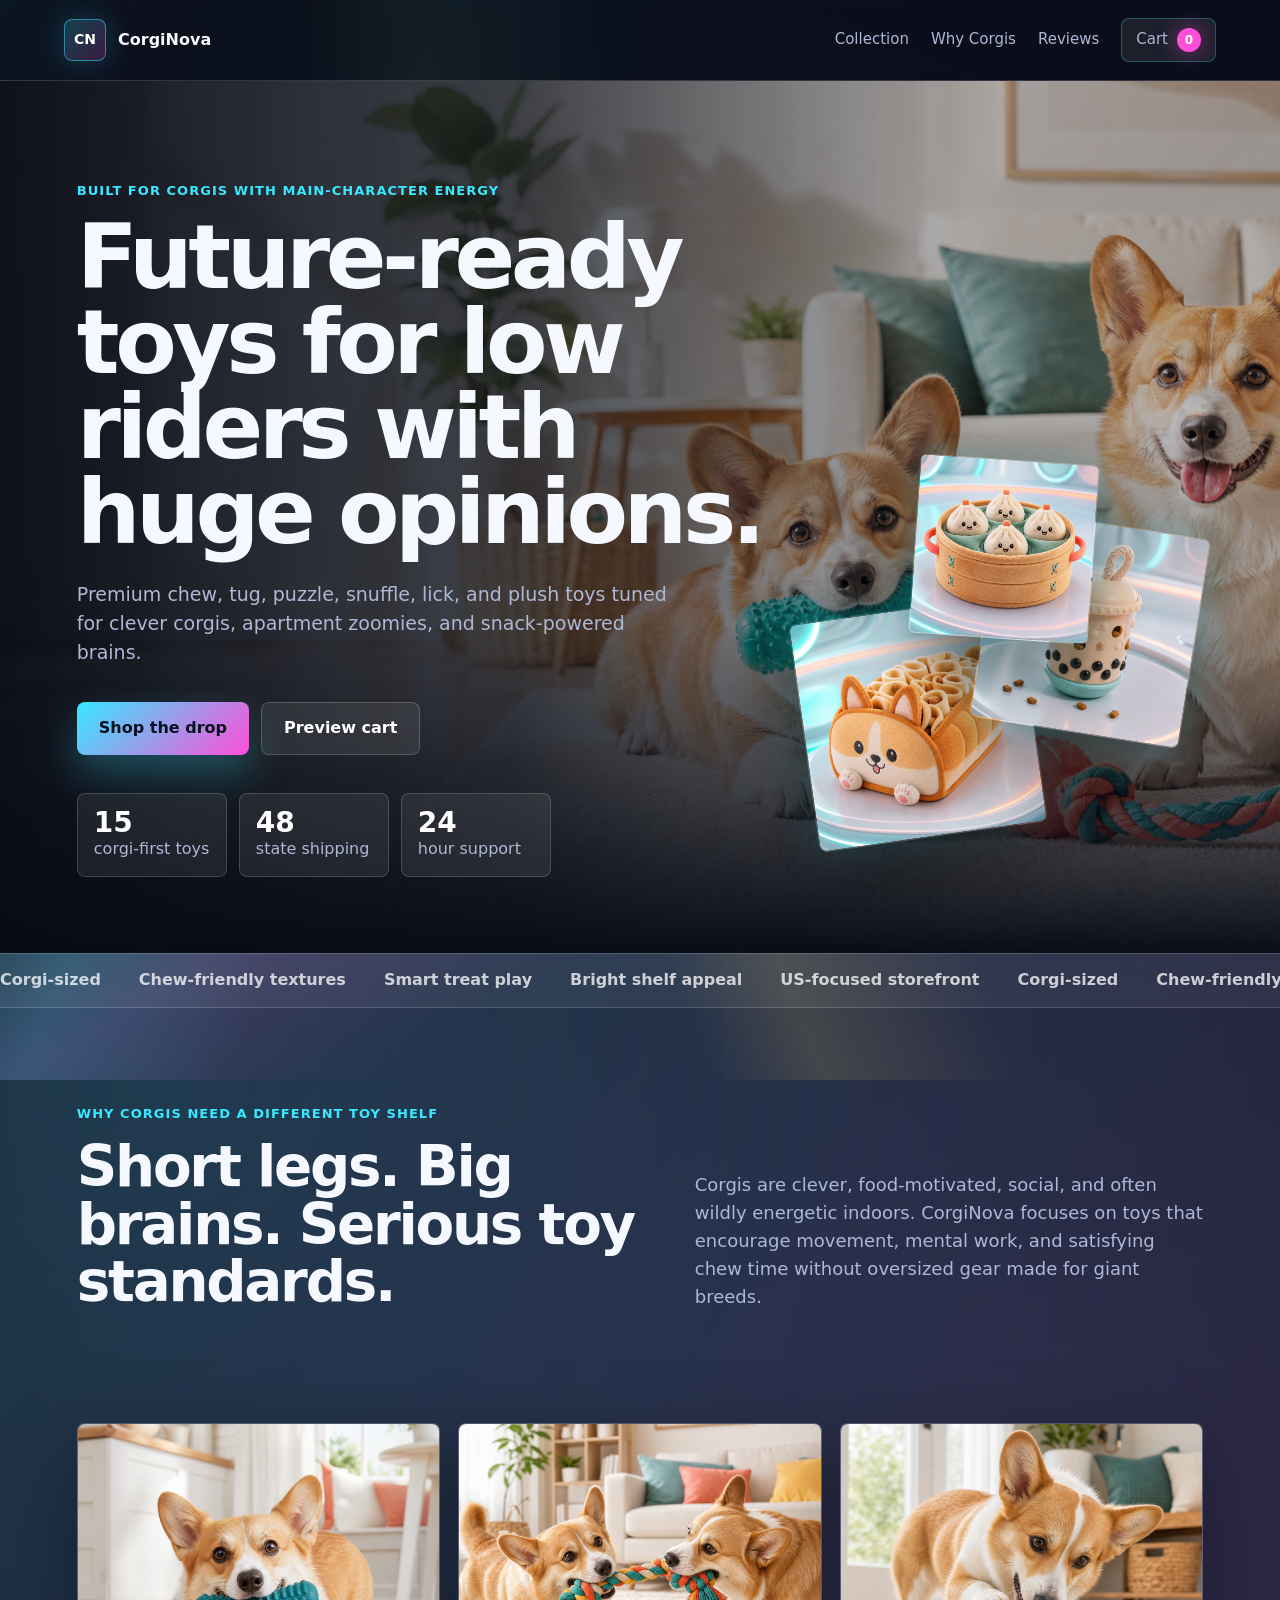
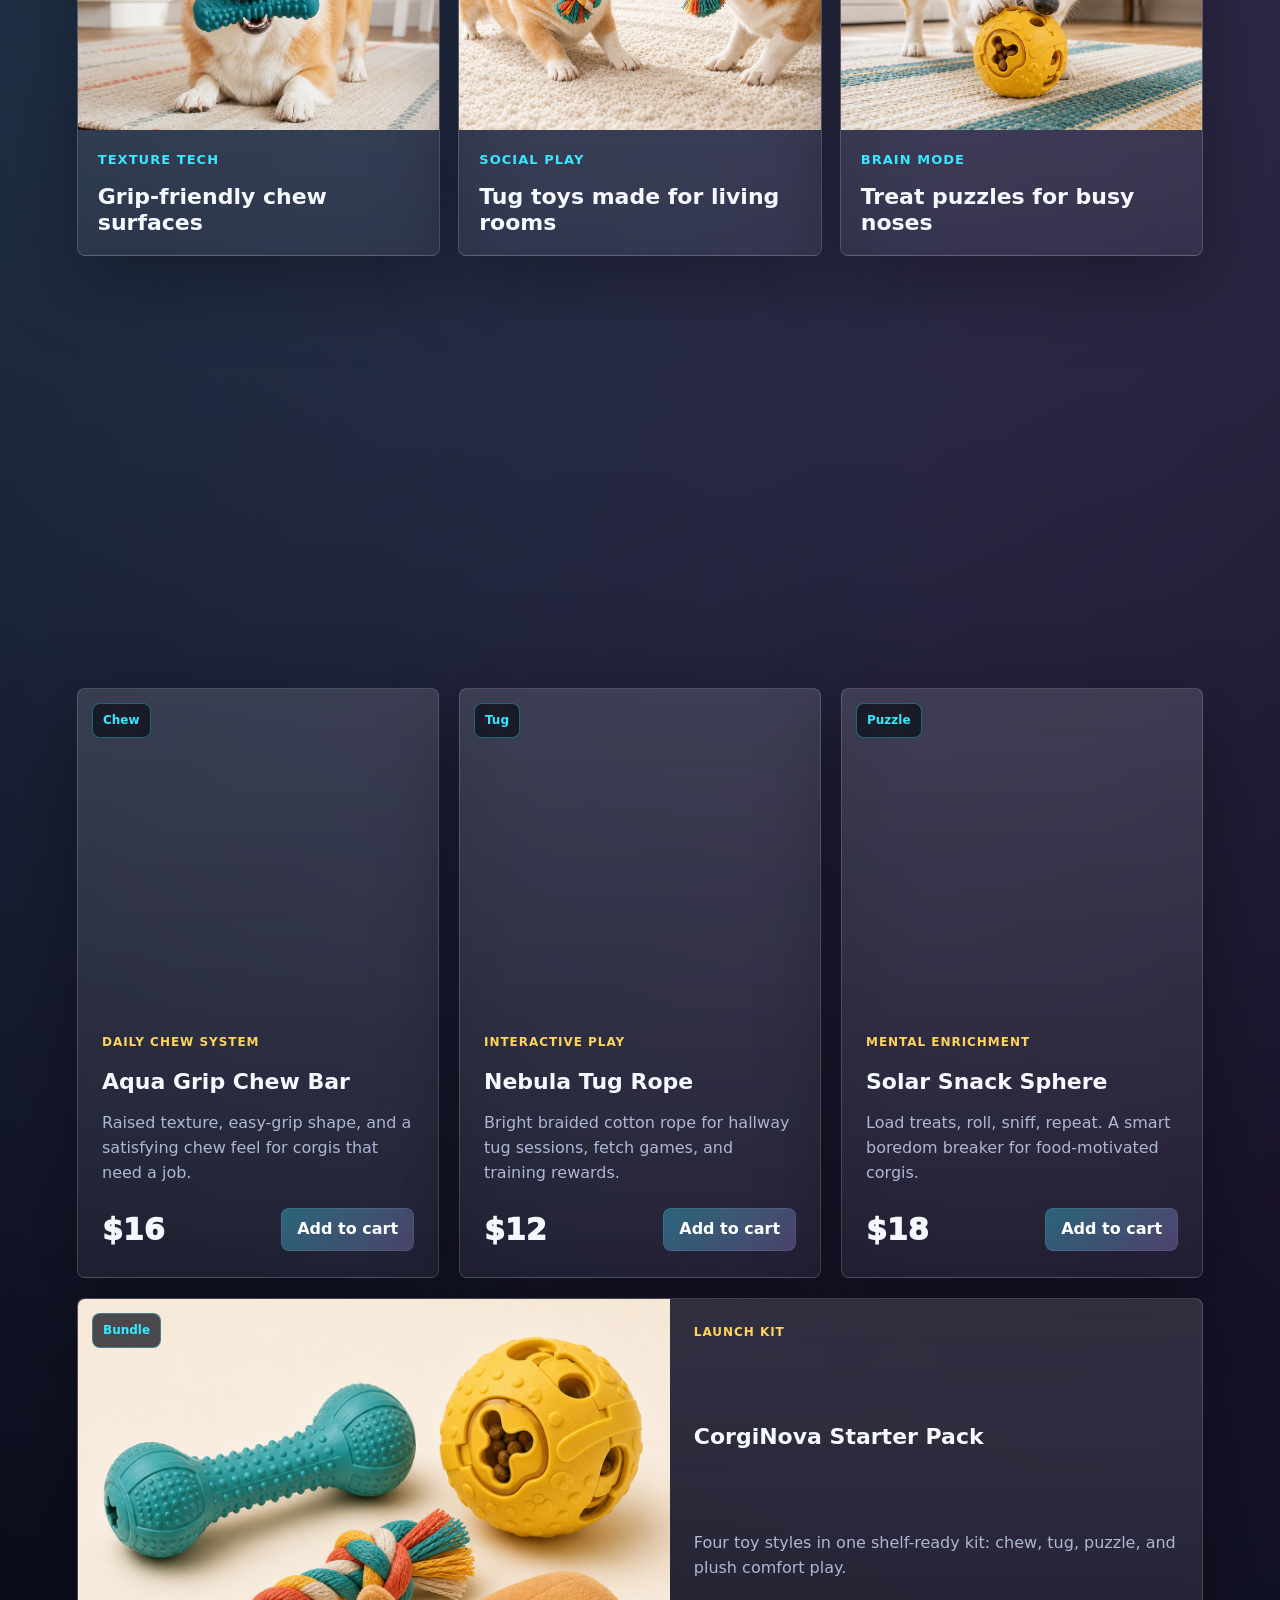
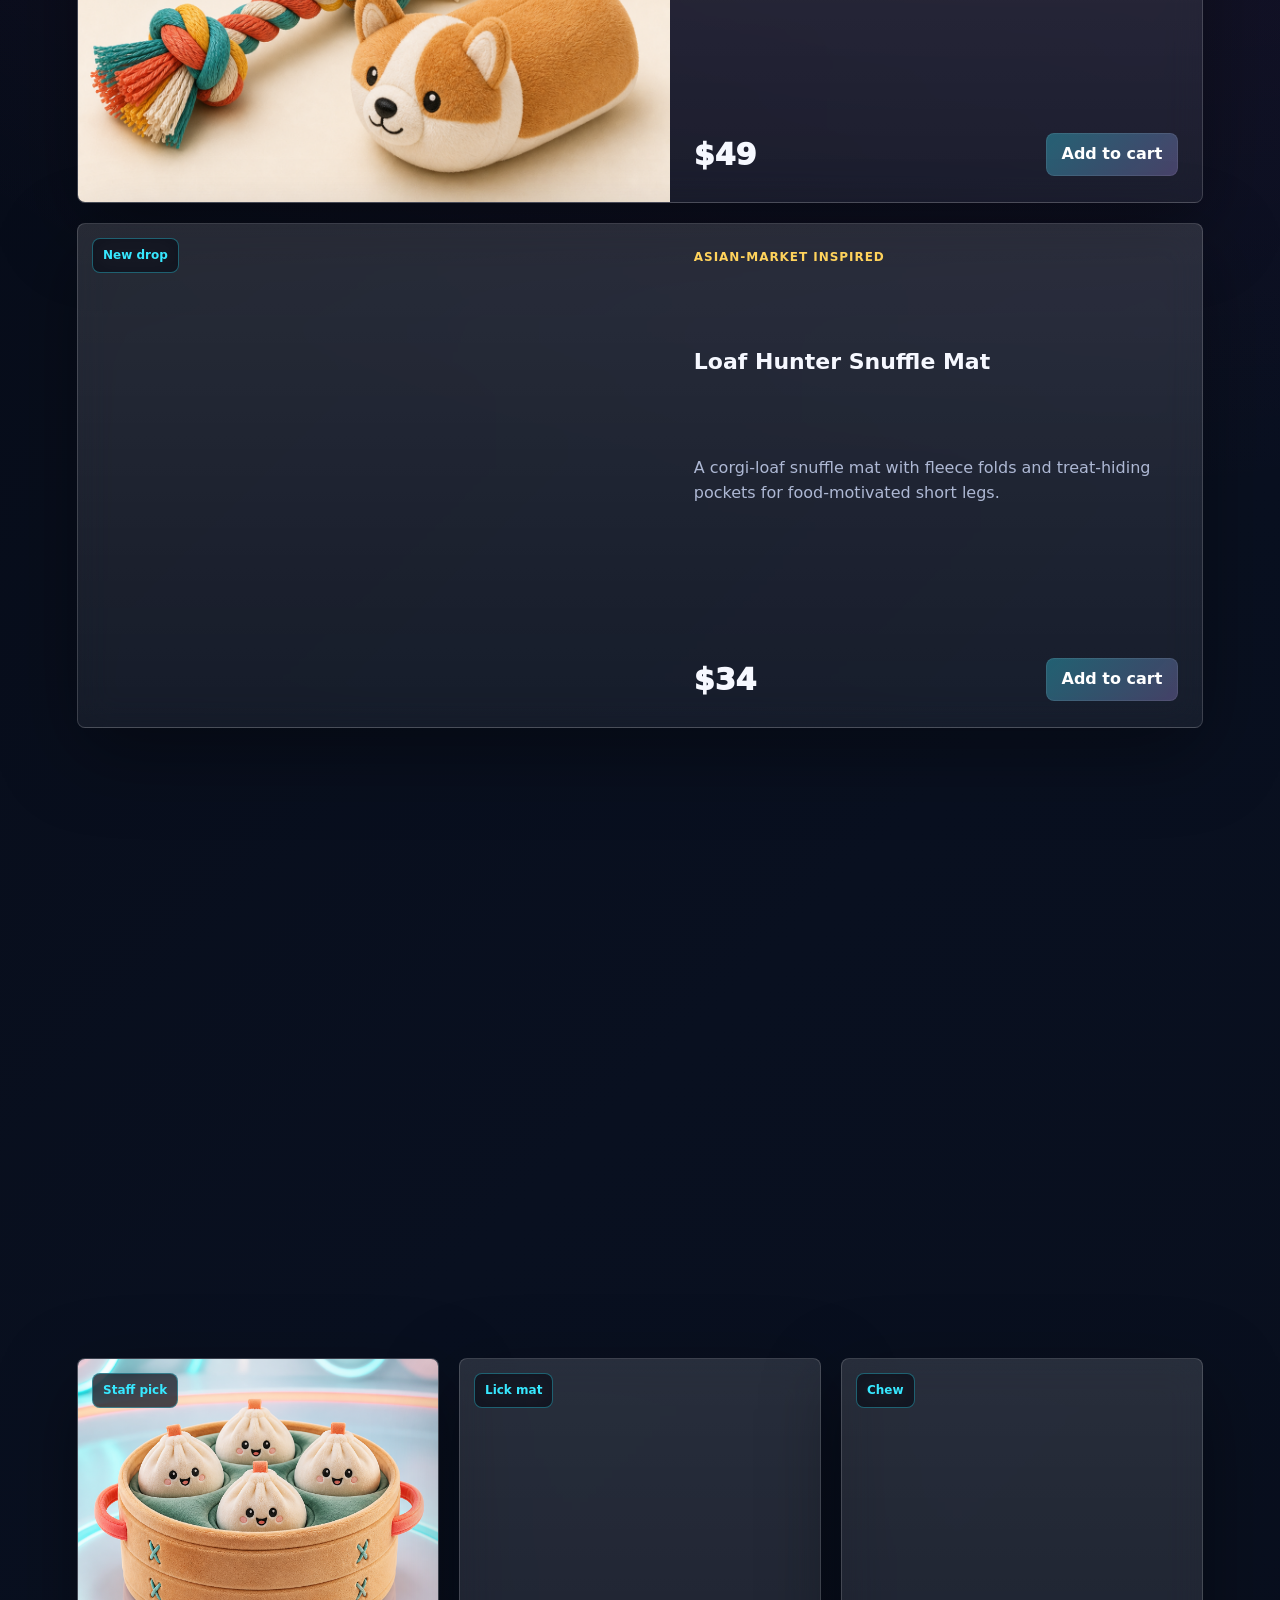
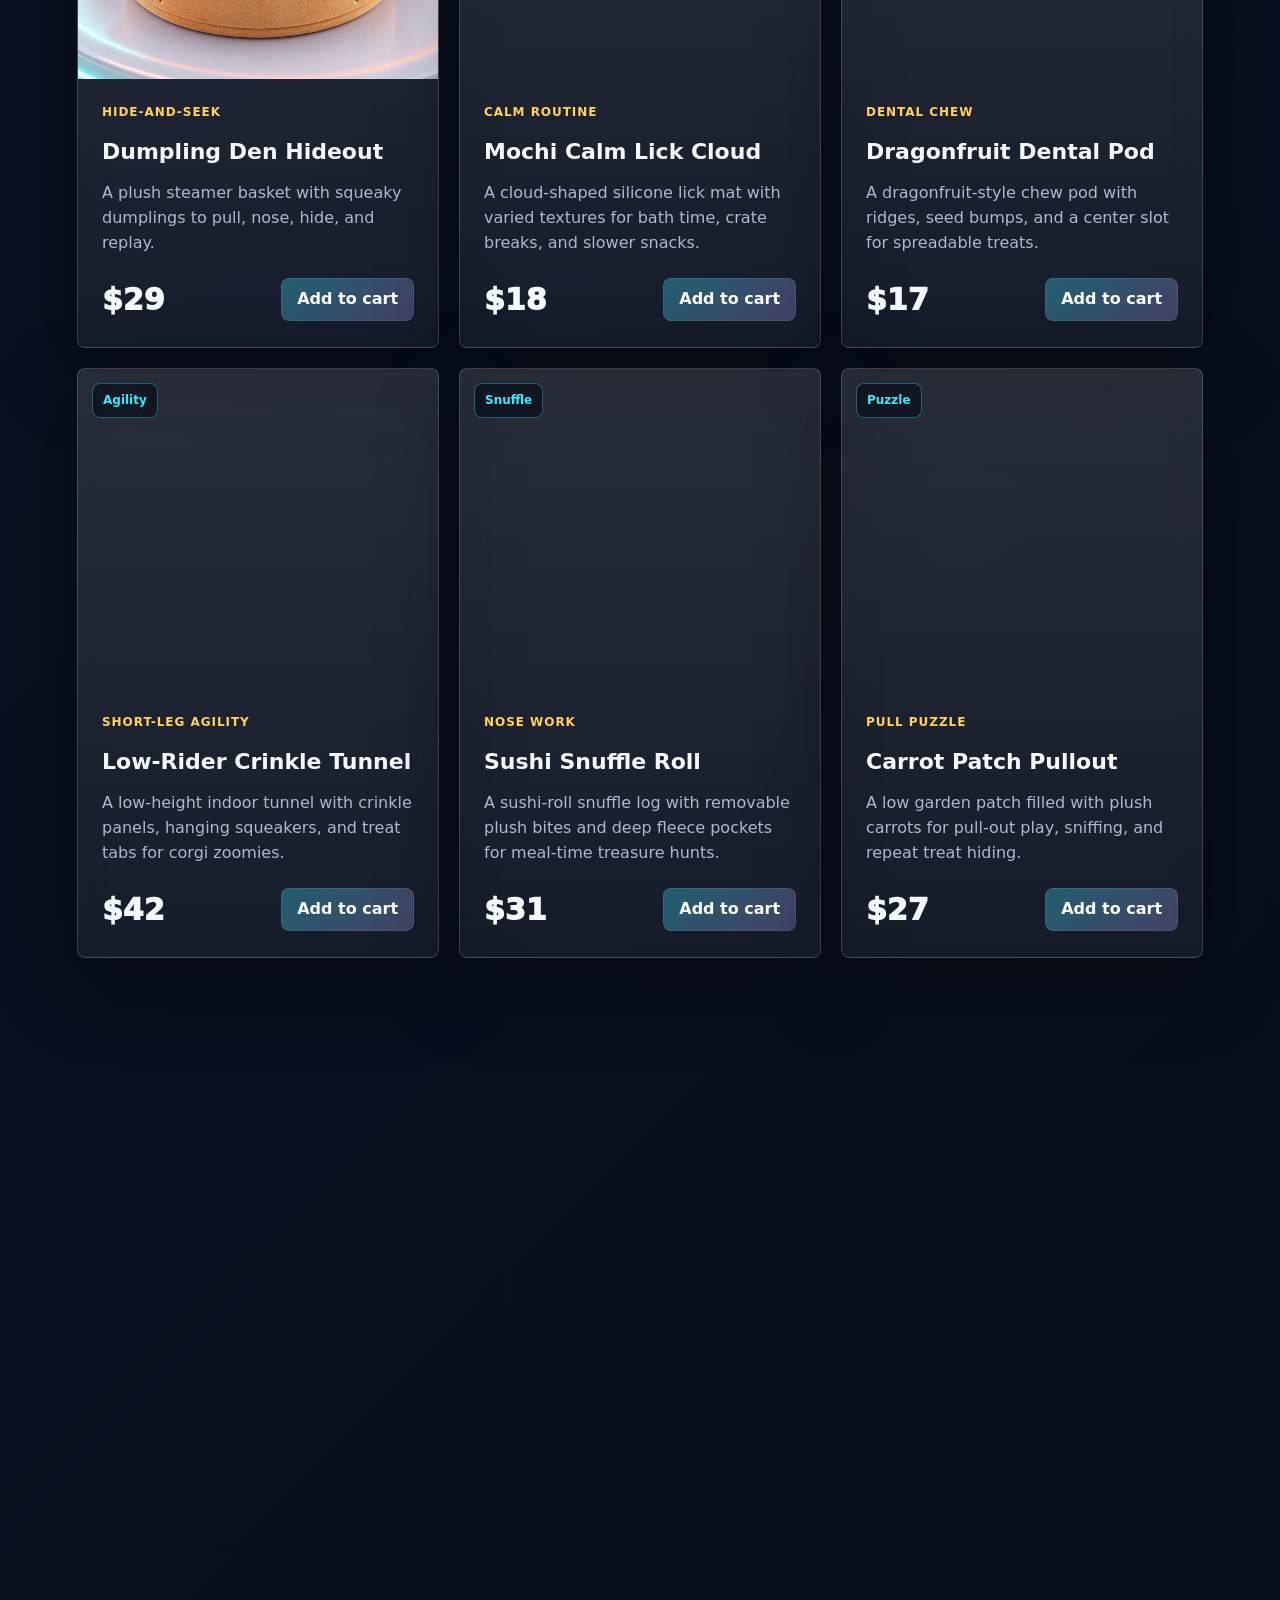
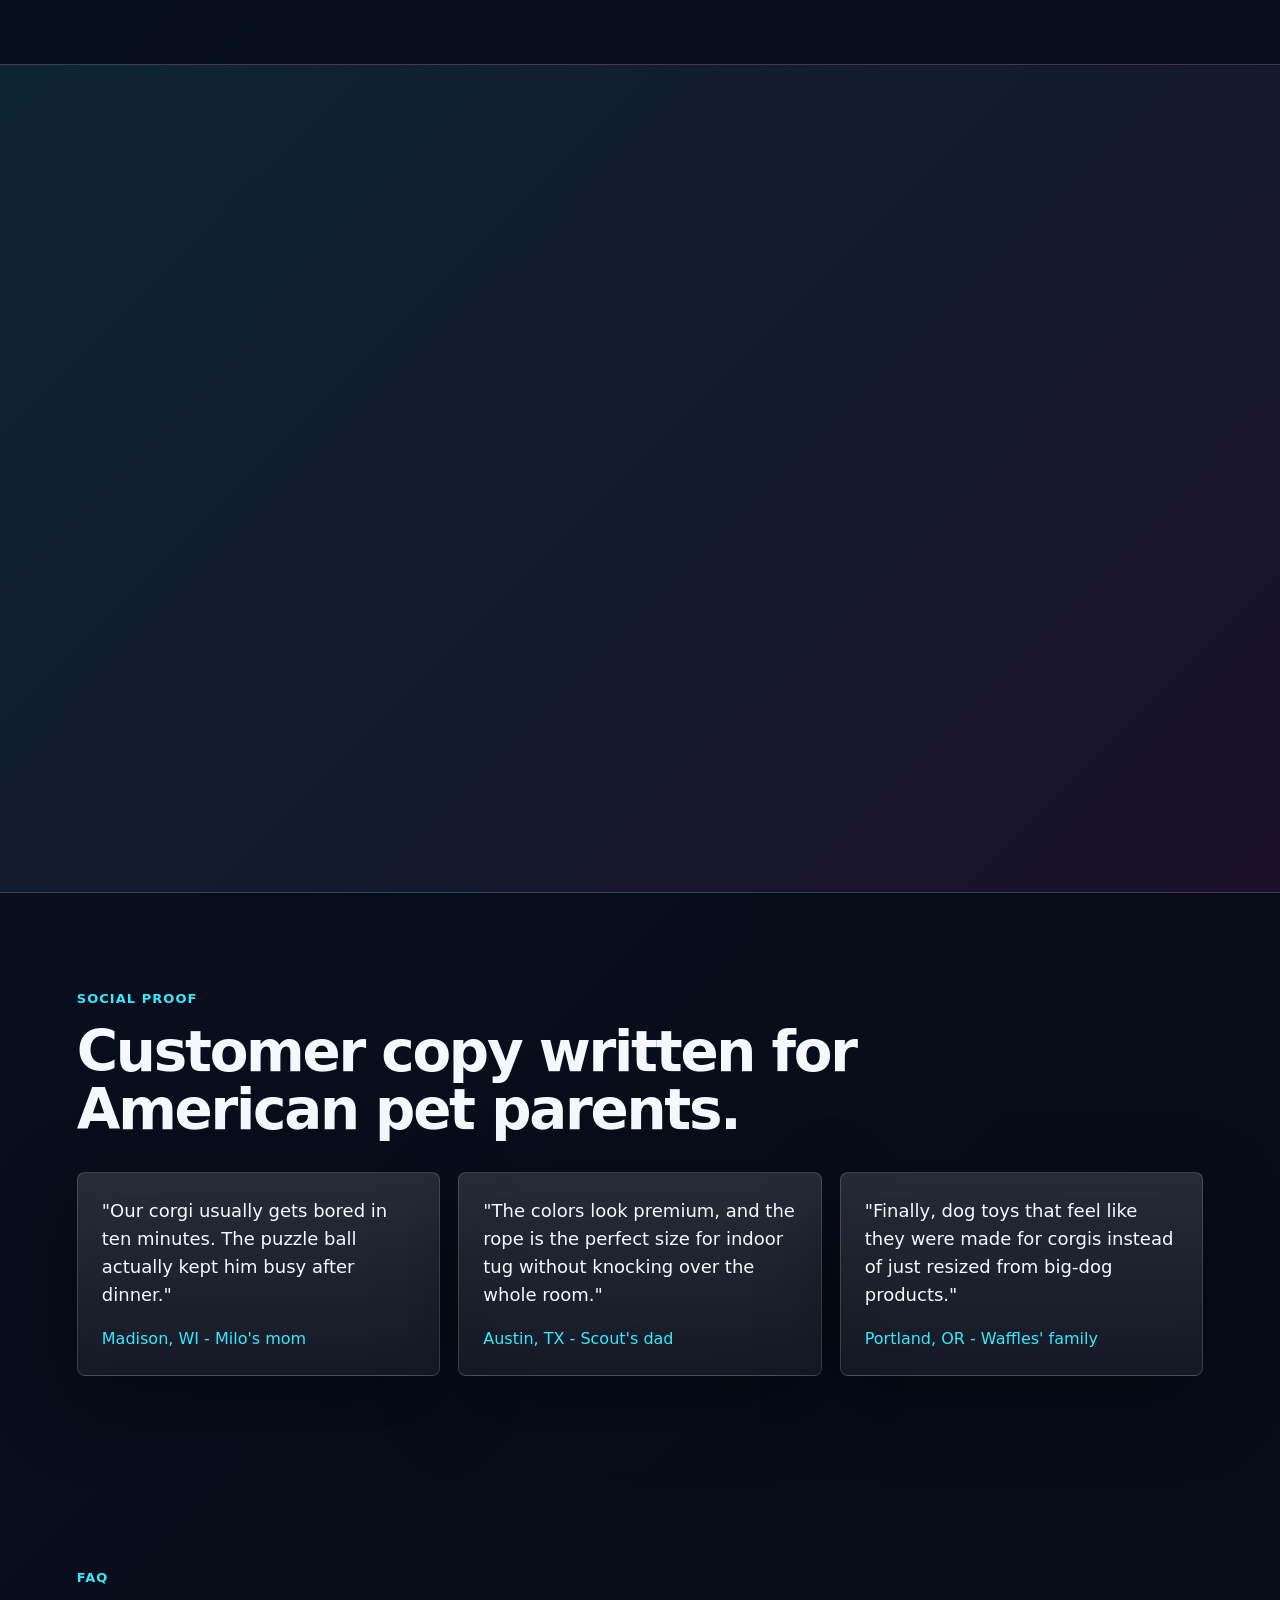
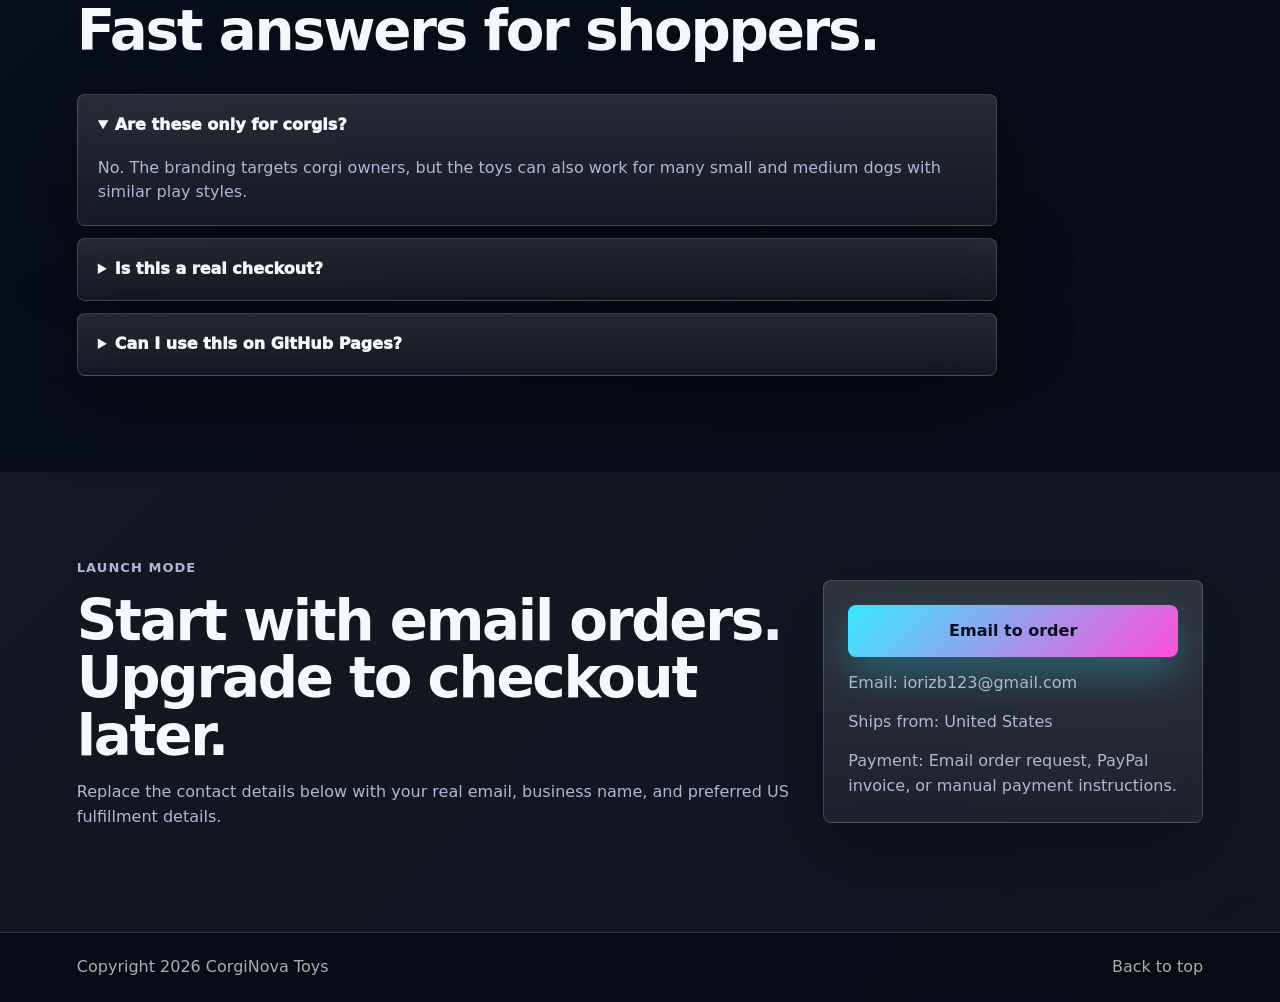
==== commit e17c42fd: "Remove hero decorative line animations" ====
--- a/index.html
+++ b/index.html
@@ -31,18 +31,11 @@
         <div class="hero-media" aria-hidden="true">
           <img src="assets/corgi-hero.png" alt="">
         </div>
-        <div class="hero-ribbons" aria-hidden="true">
-          <span></span>
-          <span></span>
-          <span></span>
-        </div>
         <div class="hero-showcase" aria-hidden="true">
           <img class="showcase-a" src="assets/product-loaf-snuffle-mat.png" alt="">
           <img class="showcase-b" src="assets/product-boba-wobble-cup.png" alt="">
           <img class="showcase-c" src="assets/product-dumpling-hideout.png" alt="">
         </div>
-        <div class="hero-orbit orbit-one" aria-hidden="true"></div>
-        <div class="hero-orbit orbit-two" aria-hidden="true"></div>
         <div class="hero-content">
           <p class="eyebrow reveal">Built for corgis with main-character energy</p>
           <h1 class="reveal">Future-ready toys for low riders with huge opinions.</h1>
--- a/styles.css
+++ b/styles.css
@@ -184,19 +184,6 @@
   isolation: isolate;
 }
 
-.hero::before {
-  content: "";
-  position: absolute;
-  inset: 0;
-  z-index: -1;
-  pointer-events: none;
-  background:
-    linear-gradient(110deg, transparent 0 36%, rgba(117, 255, 184, 0.1) 42%, transparent 50%),
-    linear-gradient(75deg, transparent 0 58%, rgba(255, 211, 92, 0.12) 64%, transparent 72%);
-  mix-blend-mode: screen;
-  animation: heroPrism 8s ease-in-out infinite alternate;
-}
-
 .hero-media {
   position: absolute;
   inset: 0;
@@ -218,50 +205,6 @@
   background:
     linear-gradient(90deg, rgba(7, 11, 22, 0.96) 0%, rgba(7, 11, 22, 0.76) 40%, rgba(7, 11, 22, 0.28) 76%),
     linear-gradient(0deg, rgba(7, 11, 22, 0.98) 0%, transparent 38%);
-}
-
-.hero-orbit {
-  position: absolute;
-  border: 1px solid rgba(55, 232, 255, 0.28);
-  border-radius: 50%;
-  box-shadow: inset 0 0 35px rgba(55, 232, 255, 0.1), 0 0 45px rgba(255, 79, 216, 0.12);
-  pointer-events: none;
-}
-
-.hero-ribbons {
-  position: absolute;
-  inset: 0;
-  z-index: -1;
-  pointer-events: none;
-  overflow: hidden;
-}
-
-.hero-ribbons span {
-  position: absolute;
-  width: 48vw;
-  height: 2px;
-  border-radius: 999px;
-  background: linear-gradient(90deg, transparent, rgba(55, 232, 255, 0.88), rgba(255, 79, 216, 0.78), transparent);
-  filter: drop-shadow(0 0 18px rgba(55, 232, 255, 0.54));
-  transform: rotate(-18deg);
-  animation: ribbonFly 8s linear infinite;
-}
-
-.hero-ribbons span:nth-child(1) {
-  top: 24%;
-  right: -18%;
-}
-
-.hero-ribbons span:nth-child(2) {
-  top: 52%;
-  right: -28%;
-  animation-delay: -2.5s;
-}
-
-.hero-ribbons span:nth-child(3) {
-  top: 75%;
-  right: -12%;
-  animation-delay: -5s;
 }
 
 .hero-showcase {
@@ -304,23 +247,6 @@
   top: 0;
   transform: rotate(4deg) scale(0.78);
   animation-delay: -3.1s;
-}
-
-.orbit-one {
-  right: 7vw;
-  top: 18%;
-  width: 260px;
-  height: 260px;
-  animation: orbitSpin 18s linear infinite;
-}
-
-.orbit-two {
-  right: 24vw;
-  bottom: 18%;
-  width: 150px;
-  height: 150px;
-  border-color: rgba(255, 211, 92, 0.35);
-  animation: orbitSpin 14s linear infinite reverse;
 }
 
 .hero-content {
@@ -1006,12 +932,6 @@
   }
 }
 
-@keyframes orbitSpin {
-  to {
-    transform: rotate(360deg);
-  }
-}
-
 @keyframes tickerMove {
   from {
     transform: translateX(0);
@@ -1037,28 +957,6 @@
 @keyframes gridDrift {
   to {
     transform: translate3d(-82px, -114px, 0);
-  }
-}
-
-@keyframes heroPrism {
-  from {
-    opacity: 0.42;
-    transform: translateX(-2%);
-  }
-
-  to {
-    opacity: 0.78;
-    transform: translateX(2%);
-  }
-}
-
-@keyframes ribbonFly {
-  from {
-    transform: translateX(0) rotate(-18deg);
-  }
-
-  to {
-    transform: translateX(-120vw) rotate(-18deg);
   }
 }
 
@@ -1098,7 +996,6 @@
 
   body::before,
   body::after,
-  .hero-ribbons,
   .hero-showcase {
     animation: none !important;
   }
@@ -1194,10 +1091,6 @@
     display: none;
   }
 
-  .hero-ribbons span {
-    width: 86vw;
-  }
-
   .hero-content {
     padding-top: 44px;
   }
